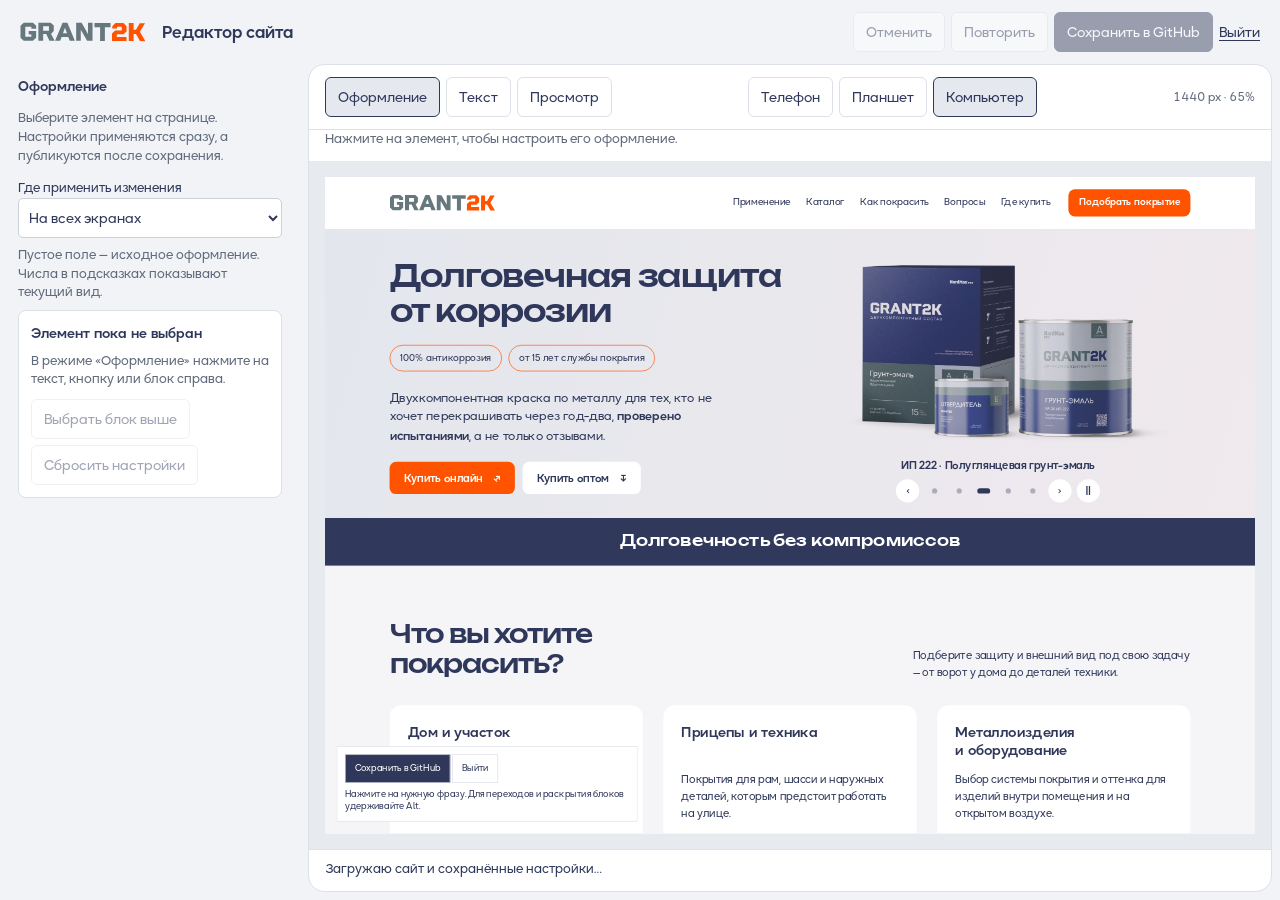
==== editor.html @ 6f34900a "Добавить визуальный редактор и предпросмотр трёх устройств" ====
<!doctype html><html lang="ru"><head><meta charset="utf-8"><meta name="viewport" content="width=device-width,initial-scale=1"><meta name="robots" content="noindex,nofollow"><title>ГРАНТ 2К — редактор сайта</title><style>
@font-face{font-family:Okta;src:url(assets/OktaNeue-Regular.otf)}@font-face{font-family:Okta;src:url(assets/OktaNeue-SemiBold.otf);font-weight:600}
:root{--ink:#2f385a;--ground:#f1f3f7;--line:#dce0e7;--muted:#606a7b;--accent:#ff5300}*{box-sizing:border-box}body{margin:0;font:14px/1.45 Okta,Arial,sans-serif;color:var(--ink);background:var(--ground)}button,input,select{font:inherit;color:inherit}button,a,input,select{touch-action:manipulation}button{min-height:40px;padding:7px 12px;border:1px solid var(--line);background:white;cursor:pointer;border-radius:6px}button:disabled{opacity:.45;cursor:default}button[aria-pressed=true]{border-color:var(--ink);background:#e5e9ef}button.primary{background:var(--ink);color:#fff;border-color:var(--ink)}:focus-visible{outline:2px solid var(--accent);outline-offset:2px}[hidden]{display:none!important}a{color:inherit;text-underline-offset:3px}.top{min-height:64px;display:flex;align-items:center;justify-content:space-between;gap:16px;padding:10px 20px}.brand{display:flex;align-items:center;gap:16px}.brand img{width:126px;height:auto}h1{font-size:17px;font-weight:600;margin:0}.actions,.devices,.modes,.row{display:flex;gap:6px;align-items:center;flex-wrap:wrap}.actions{justify-content:flex-end}.layout{display:grid;grid-template-columns:300px minmax(0,1fr);height:calc(100dvh - 64px);gap:8px;padding:0 8px 8px 0}.panel{padding:12px 18px 24px;overflow-y:auto}.panel h2{font-size:15px;margin:22px 0 12px}.panel p{color:var(--muted);font-size:13px}.panel label{font-size:13px;display:block}.field{display:grid;grid-template-columns:1fr 102px;gap:8px;align-items:center;margin:10px 0}.field input,.field select{width:100%;height:36px;border:1px solid #cbd0d9;border-radius:5px;padding:4px 8px;background:white;min-width:0}.field input[type=color]{padding:3px;height:36px}.field select{font-size:12px}.panel select.scope{width:100%;height:40px;background:white;border:1px solid #cbd0d9;padding:6px;border-radius:5px}.selection{padding:12px;background:#fff;border:1px solid var(--line);border-radius:8px}.selection strong{display:block;overflow-wrap:anywhere}.selection p{margin:8px 0 0}.selection .row{margin-top:10px}.canvas{min-width:0;display:flex;flex-direction:column;background:white;border:1px solid var(--line);border-radius:16px;overflow:hidden}.canvas-head{display:flex;justify-content:space-between;align-items:center;flex-wrap:wrap;gap:10px;padding:12px 16px;border-bottom:1px solid var(--line)}.metrics{font-size:12px;color:var(--muted);font-variant-numeric:tabular-nums}.stage{flex:1;min-height:0;overflow:auto;background:#e7ebf0;display:flex;justify-content:center;align-items:flex-start;padding:16px}.frame-wrap{position:relative;background:#fff;flex-shrink:0}iframe{border:0;display:block;transform-origin:top left;background:white}.status{padding:10px 16px;min-height:42px;font-size:13px;border-top:1px solid var(--line);overflow-wrap:anywhere}.empty{padding:24px 0}.hint{margin:8px 0;color:var(--muted);font-size:12px}.control-note{font-size:11px;color:var(--muted);margin:0}.settings-toggle{display:none}.mode-hint{padding:0 16px 12px;color:var(--muted);font-size:13px}#fields{padding-bottom:16px}.selected-name{max-height:60px;overflow:hidden}#save{min-width:158px}@media(max-width:760px){.top{padding:8px 12px;gap:8px;flex-wrap:wrap}.brand img{width:100px}h1{font-size:15px}.actions{gap:4px}.actions button{font-size:12px;padding:6px 8px}.layout{height:calc(100dvh - 108px);display:block;padding:0 8px 8px}.panel{display:none;position:fixed;top:108px;bottom:8px;left:8px;right:8px;z-index:4;background:var(--ground);border:1px solid var(--line);border-radius:10px}.layout.settings-open .panel{display:block}.canvas{height:100%}.settings-toggle{display:inline-block}.canvas-head{padding:8px;gap:6px}.devices button,.modes button{padding:6px 8px;font-size:12px}.stage{padding:8px}.mode-hint{padding:0 8px 8px}.status{font-size:12px;padding:8px}.field{grid-template-columns:1fr 120px}}
</style></head><body>
<header class="top"><div class="brand"><img src="assets/grant2k-logo.svg" alt="ГРАНТ 2К"><h1>Редактор сайта</h1></div><div class="actions"><button id="undo" disabled title="Отменить последнее изменение">Отменить</button><button id="redo" disabled title="Повторить отменённое изменение">Повторить</button><button id="save" class="primary" disabled>Сохранить в GitHub</button><a href="./" id="exit">Выйти</a></div></header>
<div class="layout" id="layout"><aside class="panel" aria-label="Настройки оформления"><div class="row"><b>Оформление</b><button class="settings-toggle" id="close-settings">Закрыть</button></div><p>Выберите элемент на странице. Настройки применяются сразу, а публикуются после сохранения.</p><label for="scope">Где применить изменения</label><select class="scope" id="scope"><option value="all">На всех экранах</option><option value="phone">Только телефон · до 640 px</option><option value="tablet">Только планшет · 641–1100 px</option><option value="desktop">Только компьютер · от 1101 px</option></select><p class="hint">Пустое поле — исходное оформление. Числа в подсказках показывают текущий вид.</p><div class="selection"><strong class="selected-name" id="selected-name">Элемент пока не выбран</strong><p id="selected-type">В режиме «Оформление» нажмите на текст, кнопку или блок справа.</p><div class="row"><button id="parent" disabled>Выбрать блок выше</button><button id="reset" disabled>Сбросить настройки</button></div></div><div id="fields" hidden></div></aside>
<main class="canvas"><div class="canvas-head"><div class="modes" role="group" aria-label="Режим"><button data-mode="design" aria-pressed="true">Оформление</button><button data-mode="text" aria-pressed="false">Текст</button><button data-mode="preview" aria-pressed="false">Просмотр</button></div><div class="devices" role="group" aria-label="Размер экрана"><button data-device="phone" aria-pressed="false">Телефон</button><button data-device="tablet" aria-pressed="false">Планшет</button><button data-device="desktop" aria-pressed="true">Компьютер</button><button class="settings-toggle" id="settings">Настройки</button></div><span class="metrics" id="metrics">1440 px</span></div><div class="mode-hint" id="mode-hint">Нажмите на элемент, чтобы настроить его оформление.</div><div class="stage" id="stage"><div class="frame-wrap" id="frame-wrap"><iframe id="site-frame" title="Предпросмотр сайта ГРАНТ 2К" src="index.html#edit"></iframe></div></div><div class="status" id="status" role="status" aria-live="polite">Загружаю сайт и сохранённые настройки…</div></main></div>
<script>
'use strict';
const $=s=>document.querySelector(s),frame=$('#site-frame');let bridge,selected=null,selector='',mode='design',device='desktop',scope='all',connected=false;
const widths={phone:390,tablet:820,desktop:1440};
const specs=[
['Текст',[['font-size','Размер, px','number',8,300],['font-weight','Толщина','select',['400:Обычный · 400','500:Средний · 500','600:Полужирный · 600','700:Жирный · 700']],['line-height','Интервал строк, ×','number',.8,4,.05],['letter-spacing','Межбуквенный, px','number',-10,30,.1],['text-align','Выравнивание','select',['left:Слева','center:По центру','right:Справа']],['color','Цвет текста','color']]],
['Отступы внутри, px',[['padding-top','Сверху','number',0,300],['padding-right','Справа','number',0,300],['padding-bottom','Снизу','number',0,300],['padding-left','Слева','number',0,300]]],
['Отступы снаружи, px',[['margin-top','Сверху','number',-200,300],['margin-right','Справа','number',-200,300],['margin-bottom','Снизу','number',-200,300],['margin-left','Слева','number',-200,300],['gap','Между элементами','number',0,200]]],
['Рамка и фон',[['border-width','Толщина, px','number',0,30],['border-style','Стиль рамки','select',['none:Нет','solid:Сплошная','dashed:Штриховая','dotted:Точечная']],['border-color','Цвет рамки','color'],['border-radius','Скругление, px','number',0,300],['background-color','Цвет фона','color']]],
['Расположение',[['max-width','Макс. ширина, px','number',20,3000],['align-self','Внутри ряда','select',['auto:По умолчанию','start:В начале','center:По центру','end:В конце','stretch:Растянуть']]]]];
for(const [title,fields]of specs){const h=document.createElement('h2');h.textContent=title;$('#fields').append(h);for(const [prop,label,type,min,max,step]of fields){const row=document.createElement('div');row.className='field';const l=document.createElement('label');l.htmlFor='f-'+prop;l.textContent=label;const input=document.createElement(type==='select'?'select':'input');input.id='f-'+prop;input.dataset.prop=prop;if(type==='select'){input.append(new Option('Исходное',''));for(const v of min){const [value,text]=v.split(':');input.append(new Option(text,value))}}else{input.type=type;if(type==='number'){input.min=min;input.max=max;input.step=step||1}}row.append(l,input);if(type==='color'){const wrap=document.createElement('div');wrap.append(input);const reset=document.createElement('button');reset.type='button';reset.textContent='Исходный';reset.style.cssText='font-size:11px;min-height:25px;padding:2px 6px';reset.onclick=()=>change(prop,'');wrap.append(reset);row.append(wrap)}input.addEventListener('change',()=>{if(type==='number'&&input.value!==''&&!input.checkValidity()){input.reportValidity();return}change(prop,input.value,type)});$('#fields').append(row)}}
function message(s){$('#status').textContent=s;syncButtons()}
function syncButtons(){if(!bridge)return;const s=bridge.getState();$('#undo').disabled=!s.undo||bridge.busy;$('#redo').disabled=!s.redo||bridge.busy;$('#save').disabled=!s.dirty||bridge.busy;}
function size(){const w=widths[device],area=$('#stage');const scale=Math.min(1,Math.max(180,area.clientWidth-32)/w);const height=Math.max(350,(area.clientHeight-32)/scale);frame.style.width=w+'px';frame.style.height=height+'px';frame.style.transform=`scale(${scale})`;$('#frame-wrap').style.width=w*scale+'px';$('#frame-wrap').style.height=height*scale+'px';$('#metrics').textContent=`${w} px · ${Math.round(scale*100)}%`;}
new ResizeObserver(size).observe($('#stage'));
function makeSelector(el){let path=[];while(el&&el!==frame.contentDocument.documentElement){if(el.dataset.designId)return `[data-design-id="${el.dataset.designId}"]`+(path.length?' > '+path.join(' > '):'');const tag=el.localName;const peers=Array.from(el.parentElement?.children||[]).filter(e=>e.localName===tag);path.unshift(`${tag}:nth-of-type(${peers.indexOf(el)+1})`);el=el.parentElement}return ''}
function pick(el){if(!el||el.closest('[data-editor-ui],script,style,svg')||['HTML','BODY'].includes(el.tagName))return;selected?.removeAttribute('data-design-selected');selected=el;selector=makeSelector(el);if(!selector)return;selected.setAttribute('data-design-selected','');$('#selected-name').textContent=(el.textContent?.trim().replace(/\s+/g,' ').slice(0,76)||el.getAttribute('alt')||'Элемент');$('#selected-type').textContent=`${({H1:'Заголовок',H2:'Заголовок',H3:'Заголовок',P:'Абзац',SPAN:'Текст',BUTTON:'Кнопка',A:'Ссылка',IMG:'Изображение',SECTION:'Секция',DIV:'Блок'})[el.tagName]||'Элемент'} · ${scope==='all'?'все экраны':({phone:'телефон',tablet:'планшет',desktop:'компьютер'})[scope]}`;$('#fields').hidden=false;$('#parent').disabled=!el.parentElement||el.parentElement.tagName==='BODY';$('#reset').disabled=false;fill();}
function colorHex(v){const m=v.match(/^rgba?\((\d+),\s*(\d+),\s*(\d+)/);return m?'#'+m.slice(1).map(n=>Number(n).toString(16).padStart(2,'0')).join(''):'#2f385a'}
function fill(){if(!selected)return;const values=bridge.getState().styles,computed=frame.contentWindow.getComputedStyle(selected);for(const input of document.querySelectorAll('[data-prop]')){const prop=input.dataset.prop,key=`${scope}|${selector}|${prop}`,value=values[key]||'';if(input.type==='color')input.value=value||colorHex(computed.getPropertyValue(prop));else if(input.tagName==='SELECT')input.value=value;else{input.value=value.replace(/px$/,'');input.placeholder=String(prop==='line-height'?Math.round(parseFloat(computed.lineHeight)/parseFloat(computed.fontSize)*100)/100:(parseFloat(computed.getPropertyValue(prop))||0));input.title='Текущее значение: '+computed.getPropertyValue(prop)}input.style.borderColor=value?'#2f385a':''}}
function change(prop,value,type){if(!selected||bridge.busy)return;const styles=bridge.getState().styles,key=`${scope}|${selector}|${prop}`;if(value==='')delete styles[key];else styles[key]=type==='number'&&!['line-height'].includes(prop)?value+'px':value;if(prop==='border-width'&&Number(value)>0&&!styles[`${scope}|${selector}|border-style`])styles[`${scope}|${selector}|border-style`]='solid';if(!bridge.setStyles(styles)){message('Проверьте значение: оно вне допустимого диапазона.');fill();return}fill();syncButtons();}
function setMode(v){mode=v;bridge?.setMode(v);for(const b of document.querySelectorAll('[data-mode]'))b.setAttribute('aria-pressed',b.dataset.mode===v);$('#mode-hint').textContent=({design:'Нажмите на элемент, чтобы настроить его оформление.',text:'Нажмите на фразу, чтобы изменить текст. Для переходов удерживайте Alt.',preview:'Сайт работает как у посетителя. Переключайте устройства и проверяйте результат.'})[v];if(selected)selected.toggleAttribute('data-design-selected',v==='design');}
for(const b of document.querySelectorAll('[data-mode]'))b.onclick=()=>setMode(b.dataset.mode);
for(const b of document.querySelectorAll('[data-device]'))b.onclick=()=>{device=b.dataset.device;for(const x of document.querySelectorAll('[data-device]'))x.setAttribute('aria-pressed',x===b);if(scope!=='all'){scope=device;$('#scope').value=scope}size();requestAnimationFrame(()=>{if(selected)pick(selected)})};
$('#scope').onchange=()=>{scope=$('#scope').value;if(scope!=='all'){device=scope;for(const x of document.querySelectorAll('[data-device]'))x.setAttribute('aria-pressed',x.dataset.device===device);size()}if(selected)pick(selected)};
$('#parent').onclick=()=>pick(selected?.parentElement);
$('#reset').onclick=()=>{if(!selected||bridge.busy)return;const styles=bridge.getState().styles;for(const k of Object.keys(styles))if(k.startsWith(`${scope}|${selector}|`))delete styles[k];bridge.setStyles(styles);fill();syncButtons()};
$('#undo').onclick=()=>{bridge.undo();fill();syncButtons()};$('#redo').onclick=()=>{bridge.redo();fill();syncButtons()};$('#save').onclick=()=>bridge?.save();
$('#settings').onclick=()=>$('#layout').classList.toggle('settings-open');$('#close-settings').onclick=()=>$('#layout').classList.remove('settings-open');
$('#exit').onclick=e=>{if(bridge?.isDirty()&&!confirm('Выйти без сохранения изменений?')){e.preventDefault();return}bridge?.discard();bridge?.clearToken()};
window.addEventListener('beforeunload',e=>{if(bridge?.isDirty()){e.preventDefault();e.returnValue=''}});
function connect(){if(connected)return;if(!frame.contentWindow.grantEditor?.ready){setTimeout(connect,100);return}connected=true;bridge=frame.contentWindow.grantEditor;const win=frame.contentWindow,doc=frame.contentDocument;const mark=doc.createElement('style');mark.textContent='[data-design-selected]{outline:2px solid #ff5300!important;outline-offset:3px!important}';doc.head.append(mark);win.addEventListener('click',e=>{if(mode!=='design'||e.altKey||e.target.closest('[data-editor-ui]'))return;e.preventDefault();e.stopImmediatePropagation();if(!bridge.busy)pick(e.target)},true);win.addEventListener('grant-editor-status',e=>message(e.detail));win.addEventListener('grant-editor-change',()=>{fill();syncButtons()});setMode(mode);message('Выберите элемент справа. Изменения пока видны только вам.');size();}
frame.addEventListener('load',()=>{connected=false;connect()});connect();setTimeout(()=>{if(!connected)message('Не удалось загрузить редактор. Проверьте соединение и обновите страницу.')},15000);
</script></body></html>
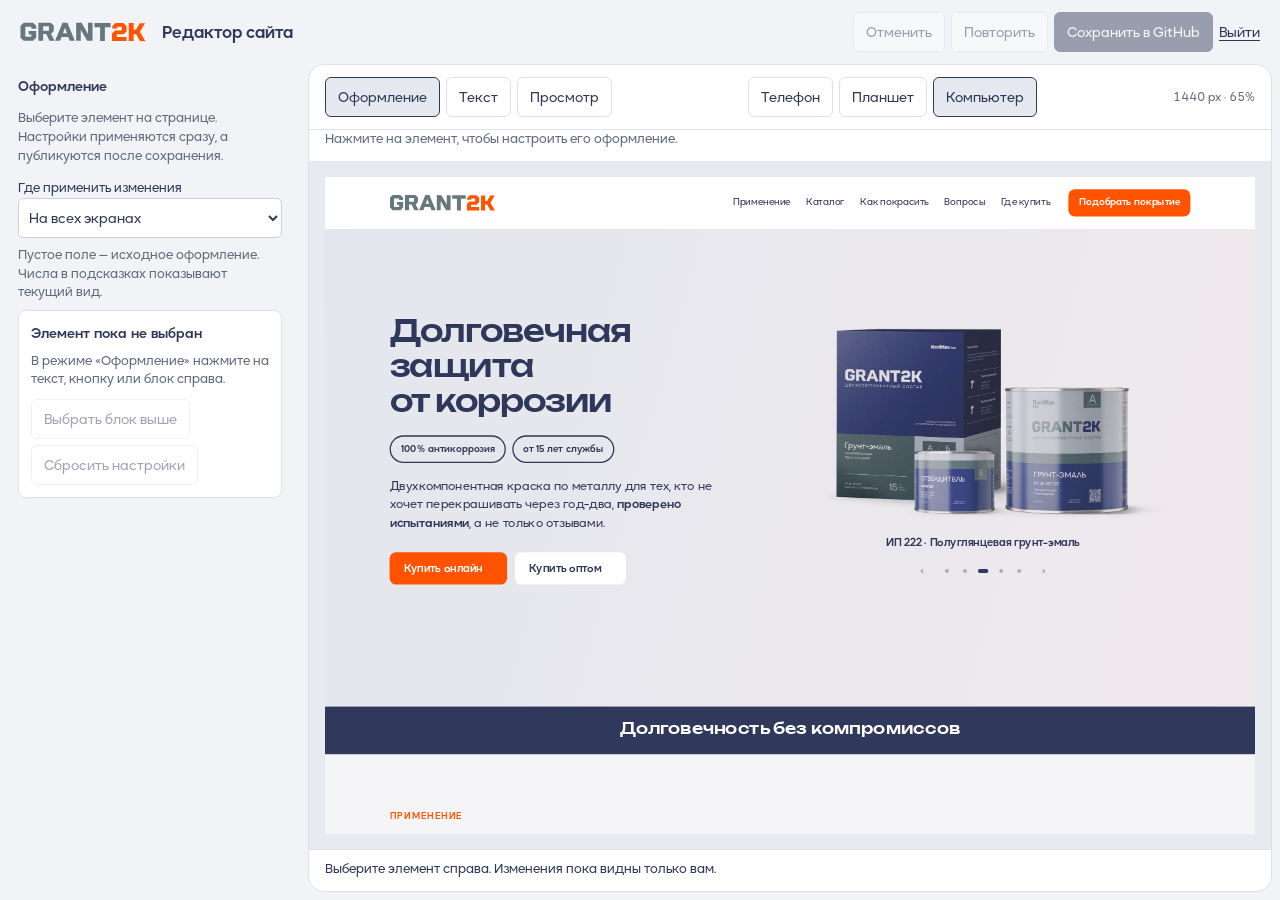
==== commit 7a12ab5d: "Add selectable brand colors to visual editor" ====
--- a/editor.html
+++ b/editor.html
@@ -1,6 +1,7 @@
 <!doctype html><html lang="ru"><head><meta charset="utf-8"><meta name="viewport" content="width=device-width,initial-scale=1"><meta name="robots" content="noindex,nofollow"><title>ГРАНТ 2К — редактор сайта</title><style>
 @font-face{font-family:Okta;src:url(assets/OktaNeue-Regular.otf)}@font-face{font-family:Okta;src:url(assets/OktaNeue-SemiBold.otf);font-weight:600}
 :root{--ink:#2f385a;--ground:#f1f3f7;--line:#dce0e7;--muted:#606a7b;--accent:#ff5300}*{box-sizing:border-box}body{margin:0;font:14px/1.45 Okta,Arial,sans-serif;color:var(--ink);background:var(--ground)}button,input,select{font:inherit;color:inherit}button,a,input,select{touch-action:manipulation}button{min-height:40px;padding:7px 12px;border:1px solid var(--line);background:white;cursor:pointer;border-radius:6px}button:disabled{opacity:.45;cursor:default}button[aria-pressed=true]{border-color:var(--ink);background:#e5e9ef}button.primary{background:var(--ink);color:#fff;border-color:var(--ink)}:focus-visible{outline:2px solid var(--accent);outline-offset:2px}[hidden]{display:none!important}a{color:inherit;text-underline-offset:3px}.top{min-height:64px;display:flex;align-items:center;justify-content:space-between;gap:16px;padding:10px 20px}.brand{display:flex;align-items:center;gap:16px}.brand img{width:126px;height:auto}h1{font-size:17px;font-weight:600;margin:0}.actions,.devices,.modes,.row{display:flex;gap:6px;align-items:center;flex-wrap:wrap}.actions{justify-content:flex-end}.layout{display:grid;grid-template-columns:300px minmax(0,1fr);height:calc(100dvh - 64px);gap:8px;padding:0 8px 8px 0}.panel{padding:12px 18px 24px;overflow-y:auto}.panel h2{font-size:15px;margin:22px 0 12px}.panel p{color:var(--muted);font-size:13px}.panel label{font-size:13px;display:block}.field{display:grid;grid-template-columns:1fr 102px;gap:8px;align-items:center;margin:10px 0}.field input,.field select{width:100%;height:36px;border:1px solid #cbd0d9;border-radius:5px;padding:4px 8px;background:white;min-width:0}.field input[type=color]{padding:3px;height:36px}.field select{font-size:12px}.panel select.scope{width:100%;height:40px;background:white;border:1px solid #cbd0d9;padding:6px;border-radius:5px}.selection{padding:12px;background:#fff;border:1px solid var(--line);border-radius:8px}.selection strong{display:block;overflow-wrap:anywhere}.selection p{margin:8px 0 0}.selection .row{margin-top:10px}.canvas{min-width:0;display:flex;flex-direction:column;background:white;border:1px solid var(--line);border-radius:16px;overflow:hidden}.canvas-head{display:flex;justify-content:space-between;align-items:center;flex-wrap:wrap;gap:10px;padding:12px 16px;border-bottom:1px solid var(--line)}.metrics{font-size:12px;color:var(--muted);font-variant-numeric:tabular-nums}.stage{flex:1;min-height:0;overflow:auto;background:#e7ebf0;display:flex;justify-content:center;align-items:flex-start;padding:16px}.frame-wrap{position:relative;background:#fff;flex-shrink:0}iframe{border:0;display:block;transform-origin:top left;background:white}.status{padding:10px 16px;min-height:42px;font-size:13px;border-top:1px solid var(--line);overflow-wrap:anywhere}.empty{padding:24px 0}.hint{margin:8px 0;color:var(--muted);font-size:12px}.control-note{font-size:11px;color:var(--muted);margin:0}.settings-toggle{display:none}.mode-hint{padding:0 16px 12px;color:var(--muted);font-size:13px}#fields{padding-bottom:16px}.selected-name{max-height:60px;overflow:hidden}#save{min-width:158px}@media(max-width:760px){.top{padding:8px 12px;gap:8px;flex-wrap:wrap}.brand img{width:100px}h1{font-size:15px}.actions{gap:4px}.actions button{font-size:12px;padding:6px 8px}.layout{height:calc(100dvh - 108px);display:block;padding:0 8px 8px}.panel{display:none;position:fixed;top:108px;bottom:8px;left:8px;right:8px;z-index:4;background:var(--ground);border:1px solid var(--line);border-radius:10px}.layout.settings-open .panel{display:block}.canvas{height:100%}.settings-toggle{display:inline-block}.canvas-head{padding:8px;gap:6px}.devices button,.modes button{padding:6px 8px;font-size:12px}.stage{padding:8px}.mode-hint{padding:0 8px 8px}.status{font-size:12px;padding:8px}.field{grid-template-columns:1fr 120px}}
+.brand-palette{grid-column:1/-1;display:grid;grid-template-columns:1fr 1fr;gap:5px;margin:2px 0 8px}.brand-swatch{display:flex;align-items:center;gap:6px;text-align:left;padding:5px 6px;min-height:44px;font-size:11px;line-height:1.3}.brand-swatch i{width:20px;height:26px;flex-shrink:0;border:1px solid #cbd0d9;border-radius:3px}.brand-swatch span{display:block}.brand-swatch code{font:inherit;display:block;color:var(--muted)}.palette-note{grid-column:1/-1;margin:0;font-size:12px;color:var(--muted)}
 </style></head><body>
 <header class="top"><div class="brand"><img src="assets/grant2k-logo.svg" alt="ГРАНТ 2К"><h1>Редактор сайта</h1></div><div class="actions"><button id="undo" disabled title="Отменить последнее изменение">Отменить</button><button id="redo" disabled title="Повторить отменённое изменение">Повторить</button><button id="save" class="primary" disabled>Сохранить в GitHub</button><a href="./" id="exit">Выйти</a></div></header>
 <div class="layout" id="layout"><aside class="panel" aria-label="Настройки оформления"><div class="row"><b>Оформление</b><button class="settings-toggle" id="close-settings">Закрыть</button></div><p>Выберите элемент на странице. Настройки применяются сразу, а публикуются после сохранения.</p><label for="scope">Где применить изменения</label><select class="scope" id="scope"><option value="all">На всех экранах</option><option value="phone">Только телефон · до 640 px</option><option value="tablet">Только планшет · 641–1100 px</option><option value="desktop">Только компьютер · от 1101 px</option></select><p class="hint">Пустое поле — исходное оформление. Числа в подсказках показывают текущий вид.</p><div class="selection"><strong class="selected-name" id="selected-name">Элемент пока не выбран</strong><p id="selected-type">В режиме «Оформление» нажмите на текст, кнопку или блок справа.</p><div class="row"><button id="parent" disabled>Выбрать блок выше</button><button id="reset" disabled>Сбросить настройки</button></div></div><div id="fields" hidden></div></aside>
@@ -9,13 +10,14 @@
 'use strict';
 const $=s=>document.querySelector(s),frame=$('#site-frame');let bridge,selected=null,selector='',mode='design',device='desktop',scope='all',connected=false;
 const widths={phone:390,tablet:820,desktop:1440};
+const brandColors=[['#2f385a','Тёмно-синий','Текст и заголовки'],['#ff5300','Оранжевый','Кнопки и акценты'],['#ffffff','Белый','Фон и текст на тёмном'],['#e0e3e2','Светлый фон','Нейтральные подложки'],['#dfdff1','Серо-голубой','Фон блоков'],['#fe8ee0','Розовый','Декор, понемногу']];
 const specs=[
 ['Текст',[['font-size','Размер, px','number',8,300],['font-weight','Толщина','select',['400:Обычный · 400','500:Средний · 500','600:Полужирный · 600','700:Жирный · 700']],['line-height','Интервал строк, ×','number',.8,4,.05],['letter-spacing','Межбуквенный, px','number',-10,30,.1],['text-align','Выравнивание','select',['left:Слева','center:По центру','right:Справа']],['color','Цвет текста','color']]],
 ['Отступы внутри, px',[['padding-top','Сверху','number',0,300],['padding-right','Справа','number',0,300],['padding-bottom','Снизу','number',0,300],['padding-left','Слева','number',0,300]]],
 ['Отступы снаружи, px',[['margin-top','Сверху','number',-200,300],['margin-right','Справа','number',-200,300],['margin-bottom','Снизу','number',-200,300],['margin-left','Слева','number',-200,300],['gap','Между элементами','number',0,200]]],
 ['Рамка и фон',[['border-width','Толщина, px','number',0,30],['border-style','Стиль рамки','select',['none:Нет','solid:Сплошная','dashed:Штриховая','dotted:Точечная']],['border-color','Цвет рамки','color'],['border-radius','Скругление, px','number',0,300],['background-color','Цвет фона','color']]],
 ['Расположение',[['max-width','Макс. ширина, px','number',20,3000],['align-self','Внутри ряда','select',['auto:По умолчанию','start:В начале','center:По центру','end:В конце','stretch:Растянуть']]]]];
-for(const [title,fields]of specs){const h=document.createElement('h2');h.textContent=title;$('#fields').append(h);for(const [prop,label,type,min,max,step]of fields){const row=document.createElement('div');row.className='field';const l=document.createElement('label');l.htmlFor='f-'+prop;l.textContent=label;const input=document.createElement(type==='select'?'select':'input');input.id='f-'+prop;input.dataset.prop=prop;if(type==='select'){input.append(new Option('Исходное',''));for(const v of min){const [value,text]=v.split(':');input.append(new Option(text,value))}}else{input.type=type;if(type==='number'){input.min=min;input.max=max;input.step=step||1}}row.append(l,input);if(type==='color'){const wrap=document.createElement('div');wrap.append(input);const reset=document.createElement('button');reset.type='button';reset.textContent='Исходный';reset.style.cssText='font-size:11px;min-height:25px;padding:2px 6px';reset.onclick=()=>change(prop,'');wrap.append(reset);row.append(wrap)}input.addEventListener('change',()=>{if(type==='number'&&input.value!==''&&!input.checkValidity()){input.reportValidity();return}change(prop,input.value,type)});$('#fields').append(row)}}
+for(const [title,fields]of specs){const h=document.createElement('h2');h.textContent=title;$('#fields').append(h);for(const [prop,label,type,min,max,step]of fields){const row=document.createElement('div');row.className='field';const l=document.createElement('label');l.htmlFor='f-'+prop;l.textContent=label;const input=document.createElement(type==='select'?'select':'input');input.id='f-'+prop;input.dataset.prop=prop;if(type==='select'){input.append(new Option('Исходное',''));for(const v of min){const [value,text]=v.split(':');input.append(new Option(text,value))}}else{input.type=type;if(type==='number'){input.min=min;input.max=max;input.step=step||1}}row.append(l,input);if(type==='color'){const wrap=document.createElement('div');wrap.append(input);const reset=document.createElement('button');reset.type='button';reset.textContent='Исходный';reset.style.cssText='font-size:11px;min-height:25px;padding:2px 6px';reset.onclick=()=>change(prop,'');wrap.append(reset);row.append(wrap);const palette=document.createElement('div');palette.className='brand-palette';palette.setAttribute('role','group');palette.setAttribute('aria-label','Фирменные цвета: '+label.toLowerCase());const note=document.createElement('p');note.className='palette-note';note.textContent='Фирменные цвета · нажмите, чтобы применить';palette.append(note);for(const [hex,name,use] of brandColors){const swatch=document.createElement('button');swatch.type='button';swatch.className='brand-swatch';swatch.dataset.colorProp=prop;swatch.dataset.hex=hex;swatch.title=use+' · '+hex.toUpperCase();swatch.setAttribute('aria-label',name+' '+hex.toUpperCase()+': '+use);swatch.setAttribute('aria-pressed','false');const sample=document.createElement('i');sample.style.backgroundColor=hex;sample.setAttribute('aria-hidden','true');const text=document.createElement('span');text.textContent=name;const code=document.createElement('code');code.textContent=hex.toUpperCase();text.append(code);swatch.append(sample,text);swatch.onclick=()=>change(prop,hex,'color');palette.append(swatch)}row.append(palette)}input.addEventListener('change',()=>{if(type==='number'&&input.value!==''&&!input.checkValidity()){input.reportValidity();return}change(prop,input.value,type)});$('#fields').append(row)}}
 function message(s){$('#status').textContent=s;syncButtons()}
 function syncButtons(){if(!bridge)return;const s=bridge.getState();$('#undo').disabled=!s.undo||bridge.busy;$('#redo').disabled=!s.redo||bridge.busy;$('#save').disabled=!s.dirty||bridge.busy;}
 function size(){const w=widths[device],area=$('#stage');const scale=Math.min(1,Math.max(180,area.clientWidth-32)/w);const height=Math.max(350,(area.clientHeight-32)/scale);frame.style.width=w+'px';frame.style.height=height+'px';frame.style.transform=`scale(${scale})`;$('#frame-wrap').style.width=w*scale+'px';$('#frame-wrap').style.height=height*scale+'px';$('#metrics').textContent=`${w} px · ${Math.round(scale*100)}%`;}
@@ -23,7 +25,7 @@
 function makeSelector(el){let path=[];while(el&&el!==frame.contentDocument.documentElement){if(el.dataset.designId)return `[data-design-id="${el.dataset.designId}"]`+(path.length?' > '+path.join(' > '):'');const tag=el.localName;const peers=Array.from(el.parentElement?.children||[]).filter(e=>e.localName===tag);path.unshift(`${tag}:nth-of-type(${peers.indexOf(el)+1})`);el=el.parentElement}return ''}
 function pick(el){if(!el||el.closest('[data-editor-ui],script,style,svg')||['HTML','BODY'].includes(el.tagName))return;selected?.removeAttribute('data-design-selected');selected=el;selector=makeSelector(el);if(!selector)return;selected.setAttribute('data-design-selected','');$('#selected-name').textContent=(el.textContent?.trim().replace(/\s+/g,' ').slice(0,76)||el.getAttribute('alt')||'Элемент');$('#selected-type').textContent=`${({H1:'Заголовок',H2:'Заголовок',H3:'Заголовок',P:'Абзац',SPAN:'Текст',BUTTON:'Кнопка',A:'Ссылка',IMG:'Изображение',SECTION:'Секция',DIV:'Блок'})[el.tagName]||'Элемент'} · ${scope==='all'?'все экраны':({phone:'телефон',tablet:'планшет',desktop:'компьютер'})[scope]}`;$('#fields').hidden=false;$('#parent').disabled=!el.parentElement||el.parentElement.tagName==='BODY';$('#reset').disabled=false;fill();}
 function colorHex(v){const m=v.match(/^rgba?\((\d+),\s*(\d+),\s*(\d+)/);return m?'#'+m.slice(1).map(n=>Number(n).toString(16).padStart(2,'0')).join(''):'#2f385a'}
-function fill(){if(!selected)return;const values=bridge.getState().styles,computed=frame.contentWindow.getComputedStyle(selected);for(const input of document.querySelectorAll('[data-prop]')){const prop=input.dataset.prop,key=`${scope}|${selector}|${prop}`,value=values[key]||'';if(input.type==='color')input.value=value||colorHex(computed.getPropertyValue(prop));else if(input.tagName==='SELECT')input.value=value;else{input.value=value.replace(/px$/,'');input.placeholder=String(prop==='line-height'?Math.round(parseFloat(computed.lineHeight)/parseFloat(computed.fontSize)*100)/100:(parseFloat(computed.getPropertyValue(prop))||0));input.title='Текущее значение: '+computed.getPropertyValue(prop)}input.style.borderColor=value?'#2f385a':''}}
+function fill(){if(!selected)return;const values=bridge.getState().styles,computed=frame.contentWindow.getComputedStyle(selected);for(const input of document.querySelectorAll('[data-prop]')){const prop=input.dataset.prop,key=`${scope}|${selector}|${prop}`,value=values[key]||'';if(input.type==='color')input.value=value||colorHex(computed.getPropertyValue(prop));else if(input.tagName==='SELECT')input.value=value;else{input.value=value.replace(/px$/,'');input.placeholder=String(prop==='line-height'?Math.round(parseFloat(computed.lineHeight)/parseFloat(computed.fontSize)*100)/100:(parseFloat(computed.getPropertyValue(prop))||0));input.title='Текущее значение: '+computed.getPropertyValue(prop)}input.style.borderColor=value?'#2f385a':''}for(const swatch of document.querySelectorAll('[data-color-prop]'))swatch.setAttribute('aria-pressed',$('#f-'+swatch.dataset.colorProp).value.toLowerCase()===swatch.dataset.hex)}
 function change(prop,value,type){if(!selected||bridge.busy)return;const styles=bridge.getState().styles,key=`${scope}|${selector}|${prop}`;if(value==='')delete styles[key];else styles[key]=type==='number'&&!['line-height'].includes(prop)?value+'px':value;if(prop==='border-width'&&Number(value)>0&&!styles[`${scope}|${selector}|border-style`])styles[`${scope}|${selector}|border-style`]='solid';if(!bridge.setStyles(styles)){message('Проверьте значение: оно вне допустимого диапазона.');fill();return}fill();syncButtons();}
 function setMode(v){mode=v;bridge?.setMode(v);for(const b of document.querySelectorAll('[data-mode]'))b.setAttribute('aria-pressed',b.dataset.mode===v);$('#mode-hint').textContent=({design:'Нажмите на элемент, чтобы настроить его оформление.',text:'Нажмите на фразу, чтобы изменить текст. Для переходов удерживайте Alt.',preview:'Сайт работает как у посетителя. Переключайте устройства и проверяйте результат.'})[v];if(selected)selected.toggleAttribute('data-design-selected',v==='design');}
 for(const b of document.querySelectorAll('[data-mode]'))b.onclick=()=>setMode(b.dataset.mode);
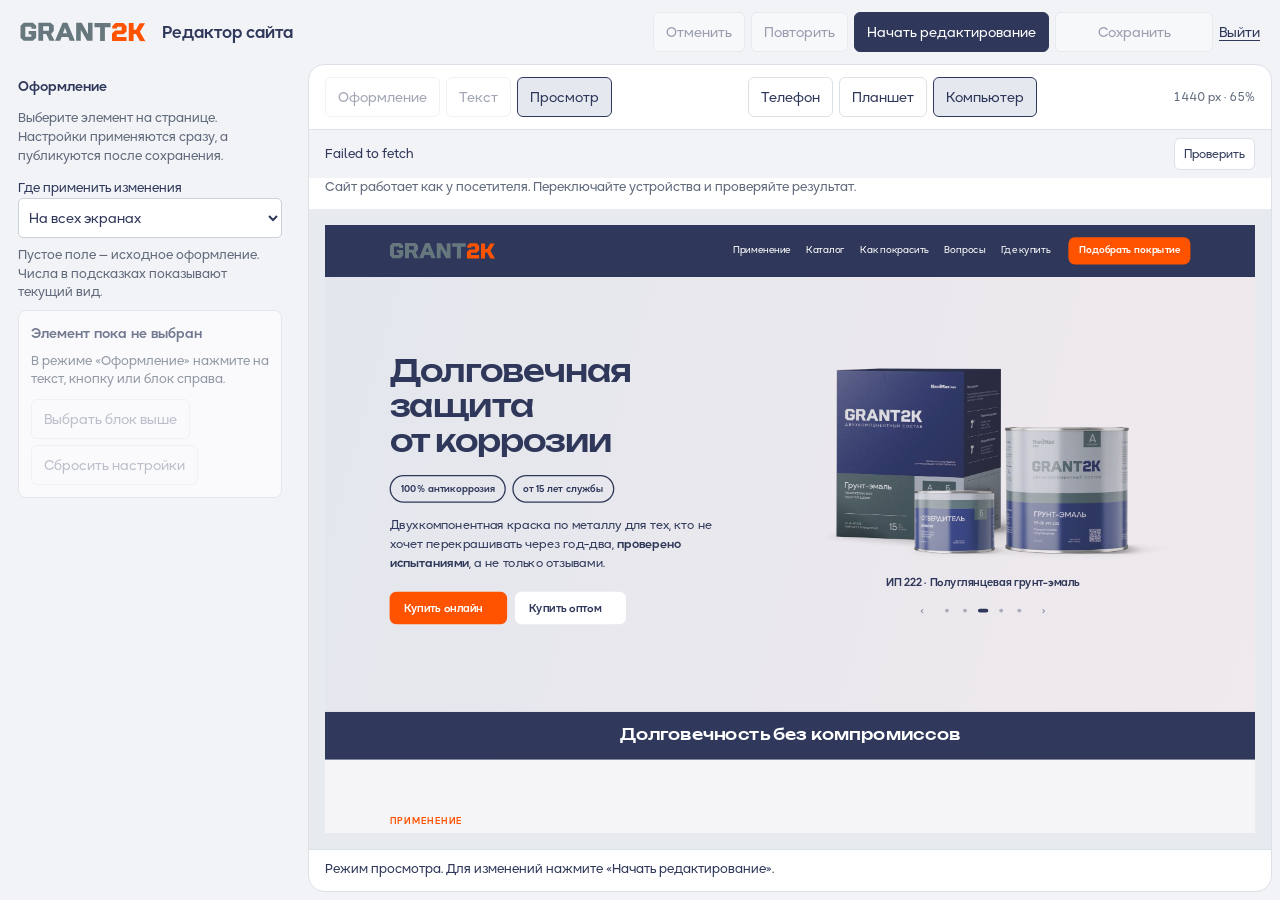
==== commit c7da27c6: "Добавить вход, статус занятого редактора и завершение работы" ====
--- a/editor.html
+++ b/editor.html
@@ -1,14 +1,16 @@
 <!doctype html><html lang="ru"><head><meta charset="utf-8"><meta name="viewport" content="width=device-width,initial-scale=1"><meta name="robots" content="noindex,nofollow"><title>ГРАНТ 2К — редактор сайта</title><style>
 @font-face{font-family:Okta;src:url(assets/OktaNeue-Regular.otf)}@font-face{font-family:Okta;src:url(assets/OktaNeue-SemiBold.otf);font-weight:600}
-:root{--ink:#2f385a;--ground:#f1f3f7;--line:#dce0e7;--muted:#606a7b;--accent:#ff5300}*{box-sizing:border-box}body{margin:0;font:14px/1.45 Okta,Arial,sans-serif;color:var(--ink);background:var(--ground)}button,input,select{font:inherit;color:inherit}button,a,input,select{touch-action:manipulation}button{min-height:40px;padding:7px 12px;border:1px solid var(--line);background:white;cursor:pointer;border-radius:6px}button:disabled{opacity:.45;cursor:default}button[aria-pressed=true]{border-color:var(--ink);background:#e5e9ef}button.primary{background:var(--ink);color:#fff;border-color:var(--ink)}:focus-visible{outline:2px solid var(--accent);outline-offset:2px}[hidden]{display:none!important}a{color:inherit;text-underline-offset:3px}.top{min-height:64px;display:flex;align-items:center;justify-content:space-between;gap:16px;padding:10px 20px}.brand{display:flex;align-items:center;gap:16px}.brand img{width:126px;height:auto}h1{font-size:17px;font-weight:600;margin:0}.actions,.devices,.modes,.row{display:flex;gap:6px;align-items:center;flex-wrap:wrap}.actions{justify-content:flex-end}.layout{display:grid;grid-template-columns:300px minmax(0,1fr);height:calc(100dvh - 64px);gap:8px;padding:0 8px 8px 0}.panel{padding:12px 18px 24px;overflow-y:auto}.panel h2{font-size:15px;margin:22px 0 12px}.panel p{color:var(--muted);font-size:13px}.panel label{font-size:13px;display:block}.field{display:grid;grid-template-columns:1fr 102px;gap:8px;align-items:center;margin:10px 0}.field input,.field select{width:100%;height:36px;border:1px solid #cbd0d9;border-radius:5px;padding:4px 8px;background:white;min-width:0}.field input[type=color]{padding:3px;height:36px}.field select{font-size:12px}.panel select.scope{width:100%;height:40px;background:white;border:1px solid #cbd0d9;padding:6px;border-radius:5px}.selection{padding:12px;background:#fff;border:1px solid var(--line);border-radius:8px}.selection strong{display:block;overflow-wrap:anywhere}.selection p{margin:8px 0 0}.selection .row{margin-top:10px}.canvas{min-width:0;display:flex;flex-direction:column;background:white;border:1px solid var(--line);border-radius:16px;overflow:hidden}.canvas-head{display:flex;justify-content:space-between;align-items:center;flex-wrap:wrap;gap:10px;padding:12px 16px;border-bottom:1px solid var(--line)}.metrics{font-size:12px;color:var(--muted);font-variant-numeric:tabular-nums}.stage{flex:1;min-height:0;overflow:auto;background:#e7ebf0;display:flex;justify-content:center;align-items:flex-start;padding:16px}.frame-wrap{position:relative;background:#fff;flex-shrink:0}iframe{border:0;display:block;transform-origin:top left;background:white}.status{padding:10px 16px;min-height:42px;font-size:13px;border-top:1px solid var(--line);overflow-wrap:anywhere}.empty{padding:24px 0}.hint{margin:8px 0;color:var(--muted);font-size:12px}.control-note{font-size:11px;color:var(--muted);margin:0}.settings-toggle{display:none}.mode-hint{padding:0 16px 12px;color:var(--muted);font-size:13px}#fields{padding-bottom:16px}.selected-name{max-height:60px;overflow:hidden}#save{min-width:158px}@media(max-width:760px){.top{padding:8px 12px;gap:8px;flex-wrap:wrap}.brand img{width:100px}h1{font-size:15px}.actions{gap:4px}.actions button{font-size:12px;padding:6px 8px}.layout{height:calc(100dvh - 108px);display:block;padding:0 8px 8px}.panel{display:none;position:fixed;top:108px;bottom:8px;left:8px;right:8px;z-index:4;background:var(--ground);border:1px solid var(--line);border-radius:10px}.layout.settings-open .panel{display:block}.canvas{height:100%}.settings-toggle{display:inline-block}.canvas-head{padding:8px;gap:6px}.devices button,.modes button{padding:6px 8px;font-size:12px}.stage{padding:8px}.mode-hint{padding:0 8px 8px}.status{font-size:12px;padding:8px}.field{grid-template-columns:1fr 120px}}
-.brand-palette{grid-column:1/-1;display:grid;grid-template-columns:1fr 1fr;gap:5px;margin:2px 0 8px}.brand-swatch{display:flex;align-items:center;gap:6px;text-align:left;padding:5px 6px;min-height:44px;font-size:11px;line-height:1.3}.brand-swatch i{width:20px;height:26px;flex-shrink:0;border:1px solid #cbd0d9;border-radius:3px}.brand-swatch span{display:block}.brand-swatch code{font:inherit;display:block;color:var(--muted)}.palette-note{grid-column:1/-1;margin:0;font-size:12px;color:var(--muted)}
+:root{--ink:#2f385a;--ground:#f1f3f7;--line:#dce0e7;--muted:#606a7b;--accent:#ff5300}*{box-sizing:border-box}body{height:100dvh;display:flex;flex-direction:column;overflow:hidden;margin:0;font:14px/1.45 Okta,Arial,sans-serif;color:var(--ink);background:var(--ground)}button,input,select{font:inherit;color:inherit}button,a,input,select{touch-action:manipulation}button{min-height:40px;padding:7px 12px;border:1px solid var(--line);background:white;cursor:pointer;border-radius:6px}button:disabled{opacity:.45;cursor:default}button[aria-pressed=true]{border-color:var(--ink);background:#e5e9ef}button.primary{background:var(--ink);color:#fff;border-color:var(--ink)}:focus-visible{outline:2px solid var(--accent);outline-offset:2px}[hidden]{display:none!important}a{color:inherit;text-underline-offset:3px}.top{flex-shrink:0;min-height:64px;display:flex;align-items:center;justify-content:space-between;gap:16px;padding:10px 20px}.brand{display:flex;align-items:center;gap:16px}.brand img{width:126px;height:auto}h1{font-size:17px;font-weight:600;margin:0}.actions,.devices,.modes,.row{display:flex;gap:6px;align-items:center;flex-wrap:wrap}.actions{justify-content:flex-end}.layout{display:grid;grid-template-columns:300px minmax(0,1fr);flex:1;min-height:0;gap:8px;padding:0 8px 8px 0}.panel{padding:12px 18px 24px;overflow-y:auto}.panel h2{font-size:15px;margin:22px 0 12px}.panel p{color:var(--muted);font-size:13px}.panel label{font-size:13px;display:block}.field{display:grid;grid-template-columns:1fr 102px;gap:8px;align-items:center;margin:10px 0}.field input,.field select{width:100%;height:36px;border:1px solid #cbd0d9;border-radius:5px;padding:4px 8px;background:white;min-width:0}.field input[type=color]{padding:3px;height:36px}.field select{font-size:12px}.panel select.scope{width:100%;height:40px;background:white;border:1px solid #cbd0d9;padding:6px;border-radius:5px}.selection{padding:12px;background:#fff;border:1px solid var(--line);border-radius:8px}.selection strong{display:block;overflow-wrap:anywhere}.selection p{margin:8px 0 0}.selection .row{margin-top:10px}.canvas{min-width:0;display:flex;flex-direction:column;background:white;border:1px solid var(--line);border-radius:16px;overflow:hidden}.canvas-head{display:flex;justify-content:space-between;align-items:center;flex-wrap:wrap;gap:10px;padding:12px 16px;border-bottom:1px solid var(--line)}.metrics{font-size:12px;color:var(--muted);font-variant-numeric:tabular-nums}.stage{flex:1;min-height:0;overflow:auto;background:#e7ebf0;display:flex;justify-content:center;align-items:flex-start;padding:16px}.frame-wrap{position:relative;background:#fff;flex-shrink:0}iframe{border:0;display:block;transform-origin:top left;background:white}.status{padding:10px 16px;min-height:42px;font-size:13px;border-top:1px solid var(--line);overflow-wrap:anywhere}.empty{padding:24px 0}.hint{margin:8px 0;color:var(--muted);font-size:12px}.control-note{font-size:11px;color:var(--muted);margin:0}.settings-toggle{display:none}.mode-hint{padding:0 16px 12px;color:var(--muted);font-size:13px}#fields{padding-bottom:16px}.selected-name{max-height:60px;overflow:hidden}#save{min-width:158px}@media(max-width:760px){.top{padding:8px 12px;gap:8px;flex-wrap:wrap}.brand img{width:100px}h1{font-size:15px}.actions{gap:4px}.actions button{font-size:12px;padding:6px 8px}.layout{height:auto;display:block;padding:0 8px 8px}.panel{display:none;position:fixed;top:var(--editor-top,108px);bottom:8px;left:8px;right:8px;z-index:4;background:var(--ground);border:1px solid var(--line);border-radius:10px}.layout.settings-open .panel{display:block}.canvas{height:100%}.settings-toggle{display:inline-block}.canvas-head{padding:8px;gap:6px}.devices button,.modes button{padding:6px 8px;font-size:12px}.stage{padding:8px}.mode-hint{padding:0 8px 8px}.status{font-size:12px;padding:8px}.field{grid-template-columns:1fr 120px}}
+.brand-palette{grid-column:1/-1;display:flex;gap:4px;margin:0 0 4px}.brand-swatch{display:flex;align-items:center;justify-content:center;flex:1;min-width:0;min-height:36px;padding:4px}.brand-swatch i{width:24px;height:24px;border:1px solid #cbd0d9;border-radius:3px}.brand-swatch[aria-pressed=true]{outline:2px solid var(--ink);outline-offset:-2px}
+
+.lease-bar{display:flex;align-items:center;justify-content:space-between;gap:8px;padding:8px 16px;background:#f1f3f7;font-size:13px}.lease-bar button{min-height:32px;padding:3px 9px;font-size:12px}body.read-only #fields{opacity:.55;pointer-events:none}body.read-only .selection{opacity:.65}
 </style></head><body>
-<header class="top"><div class="brand"><img src="assets/grant2k-logo.svg" alt="ГРАНТ 2К"><h1>Редактор сайта</h1></div><div class="actions"><button id="undo" disabled title="Отменить последнее изменение">Отменить</button><button id="redo" disabled title="Повторить отменённое изменение">Повторить</button><button id="save" class="primary" disabled>Сохранить в GitHub</button><a href="./" id="exit">Выйти</a></div></header>
+<header class="top"><div class="brand"><img src="assets/grant2k-logo.svg" alt="ГРАНТ 2К"><h1>Редактор сайта</h1></div><div class="actions"><button id="undo" disabled title="Отменить последнее изменение">Отменить</button><button id="redo" disabled title="Повторить отменённое изменение">Повторить</button><button id="begin" class="primary" disabled>Начать редактирование</button><button id="save" disabled>Сохранить</button><button id="finish" hidden>Сохранить и закончить</button><a href="./" id="exit">Выйти</a></div></header>
 <div class="layout" id="layout"><aside class="panel" aria-label="Настройки оформления"><div class="row"><b>Оформление</b><button class="settings-toggle" id="close-settings">Закрыть</button></div><p>Выберите элемент на странице. Настройки применяются сразу, а публикуются после сохранения.</p><label for="scope">Где применить изменения</label><select class="scope" id="scope"><option value="all">На всех экранах</option><option value="phone">Только телефон · до 640 px</option><option value="tablet">Только планшет · 641–1100 px</option><option value="desktop">Только компьютер · от 1101 px</option></select><p class="hint">Пустое поле — исходное оформление. Числа в подсказках показывают текущий вид.</p><div class="selection"><strong class="selected-name" id="selected-name">Элемент пока не выбран</strong><p id="selected-type">В режиме «Оформление» нажмите на текст, кнопку или блок справа.</p><div class="row"><button id="parent" disabled>Выбрать блок выше</button><button id="reset" disabled>Сбросить настройки</button></div></div><div id="fields" hidden></div></aside>
-<main class="canvas"><div class="canvas-head"><div class="modes" role="group" aria-label="Режим"><button data-mode="design" aria-pressed="true">Оформление</button><button data-mode="text" aria-pressed="false">Текст</button><button data-mode="preview" aria-pressed="false">Просмотр</button></div><div class="devices" role="group" aria-label="Размер экрана"><button data-device="phone" aria-pressed="false">Телефон</button><button data-device="tablet" aria-pressed="false">Планшет</button><button data-device="desktop" aria-pressed="true">Компьютер</button><button class="settings-toggle" id="settings">Настройки</button></div><span class="metrics" id="metrics">1440 px</span></div><div class="mode-hint" id="mode-hint">Нажмите на элемент, чтобы настроить его оформление.</div><div class="stage" id="stage"><div class="frame-wrap" id="frame-wrap"><iframe id="site-frame" title="Предпросмотр сайта ГРАНТ 2К" src="index.html#edit"></iframe></div></div><div class="status" id="status" role="status" aria-live="polite">Загружаю сайт и сохранённые настройки…</div></main></div>
+<main class="canvas"><div class="canvas-head"><div class="modes" role="group" aria-label="Режим"><button data-mode="design" aria-pressed="true">Оформление</button><button data-mode="text" aria-pressed="false">Текст</button><button data-mode="preview" aria-pressed="false">Просмотр</button></div><div class="devices" role="group" aria-label="Размер экрана"><button data-device="phone" aria-pressed="false">Телефон</button><button data-device="tablet" aria-pressed="false">Планшет</button><button data-device="desktop" aria-pressed="true">Компьютер</button><button class="settings-toggle" id="settings">Настройки</button></div><span class="metrics" id="metrics">1440 px</span></div><div class="lease-bar" role="status"><span id="lease-label">Проверяю, свободен ли редактор…</span><button id="lease-refresh">Проверить</button></div><div class="mode-hint" id="mode-hint">Нажмите на элемент, чтобы настроить его оформление.</div><div class="stage" id="stage"><div class="frame-wrap" id="frame-wrap"><iframe id="site-frame" title="Предпросмотр сайта ГРАНТ 2К" src="index.html#edit"></iframe></div></div><div class="status" id="status" role="status" aria-live="polite">Загружаю сайт и сохранённые настройки…</div></main></div>
 <script>
 'use strict';
-const $=s=>document.querySelector(s),frame=$('#site-frame');let bridge,selected=null,selector='',mode='design',device='desktop',scope='all',connected=false;
+const $=s=>document.querySelector(s),frame=$('#site-frame');let bridge,selected=null,selector='',mode='preview',device='desktop',scope='all',connected=false,hadLease=false;
 const widths={phone:390,tablet:820,desktop:1440};
 const brandColors=[['#2f385a','Тёмно-синий','Текст и заголовки'],['#ff5300','Оранжевый','Кнопки и акценты'],['#ffffff','Белый','Фон и текст на тёмном'],['#e0e3e2','Светлый фон','Нейтральные подложки'],['#dfdff1','Серо-голубой','Фон блоков'],['#fe8ee0','Розовый','Декор, понемногу']];
 const specs=[
@@ -17,26 +19,27 @@
 ['Отступы снаружи, px',[['margin-top','Сверху','number',-200,300],['margin-right','Справа','number',-200,300],['margin-bottom','Снизу','number',-200,300],['margin-left','Слева','number',-200,300],['gap','Между элементами','number',0,200]]],
 ['Рамка и фон',[['border-width','Толщина, px','number',0,30],['border-style','Стиль рамки','select',['none:Нет','solid:Сплошная','dashed:Штриховая','dotted:Точечная']],['border-color','Цвет рамки','color'],['border-radius','Скругление, px','number',0,300],['background-color','Цвет фона','color']]],
 ['Расположение',[['max-width','Макс. ширина, px','number',20,3000],['align-self','Внутри ряда','select',['auto:По умолчанию','start:В начале','center:По центру','end:В конце','stretch:Растянуть']]]]];
-for(const [title,fields]of specs){const h=document.createElement('h2');h.textContent=title;$('#fields').append(h);for(const [prop,label,type,min,max,step]of fields){const row=document.createElement('div');row.className='field';const l=document.createElement('label');l.htmlFor='f-'+prop;l.textContent=label;const input=document.createElement(type==='select'?'select':'input');input.id='f-'+prop;input.dataset.prop=prop;if(type==='select'){input.append(new Option('Исходное',''));for(const v of min){const [value,text]=v.split(':');input.append(new Option(text,value))}}else{input.type=type;if(type==='number'){input.min=min;input.max=max;input.step=step||1}}row.append(l,input);if(type==='color'){const wrap=document.createElement('div');wrap.append(input);const reset=document.createElement('button');reset.type='button';reset.textContent='Исходный';reset.style.cssText='font-size:11px;min-height:25px;padding:2px 6px';reset.onclick=()=>change(prop,'');wrap.append(reset);row.append(wrap);const palette=document.createElement('div');palette.className='brand-palette';palette.setAttribute('role','group');palette.setAttribute('aria-label','Фирменные цвета: '+label.toLowerCase());const note=document.createElement('p');note.className='palette-note';note.textContent='Фирменные цвета · нажмите, чтобы применить';palette.append(note);for(const [hex,name,use] of brandColors){const swatch=document.createElement('button');swatch.type='button';swatch.className='brand-swatch';swatch.dataset.colorProp=prop;swatch.dataset.hex=hex;swatch.title=use+' · '+hex.toUpperCase();swatch.setAttribute('aria-label',name+' '+hex.toUpperCase()+': '+use);swatch.setAttribute('aria-pressed','false');const sample=document.createElement('i');sample.style.backgroundColor=hex;sample.setAttribute('aria-hidden','true');const text=document.createElement('span');text.textContent=name;const code=document.createElement('code');code.textContent=hex.toUpperCase();text.append(code);swatch.append(sample,text);swatch.onclick=()=>change(prop,hex,'color');palette.append(swatch)}row.append(palette)}input.addEventListener('change',()=>{if(type==='number'&&input.value!==''&&!input.checkValidity()){input.reportValidity();return}change(prop,input.value,type)});$('#fields').append(row)}}
+for(const [title,fields]of specs){const h=document.createElement('h2');h.textContent=title;$('#fields').append(h);for(const [prop,label,type,min,max,step]of fields){const row=document.createElement('div');row.className='field';const l=document.createElement('label');l.htmlFor='f-'+prop;l.textContent=label;const input=document.createElement(type==='select'?'select':'input');input.id='f-'+prop;input.dataset.prop=prop;if(type==='select'){input.append(new Option('Исходное',''));for(const v of min){const [value,text]=v.split(':');input.append(new Option(text,value))}}else{input.type=type;if(type==='number'){input.min=min;input.max=max;input.step=step||1}}row.append(l,input);if(type==='color'){const wrap=document.createElement('div');wrap.append(input);const reset=document.createElement('button');reset.type='button';reset.textContent='Исходный';reset.style.cssText='font-size:11px;min-height:25px;padding:2px 6px';reset.onclick=()=>change(prop,'');wrap.append(reset);row.append(wrap);const palette=document.createElement('div');palette.className='brand-palette';palette.setAttribute('role','group');palette.setAttribute('aria-label','Фирменные цвета: '+label.toLowerCase());for(const [hex,name,use] of brandColors){const swatch=document.createElement('button');swatch.type='button';swatch.className='brand-swatch';swatch.dataset.colorProp=prop;swatch.dataset.hex=hex;swatch.title=name+' · '+use;swatch.setAttribute('aria-label',name+' '+hex.toUpperCase()+': '+use);swatch.setAttribute('aria-pressed','false');const sample=document.createElement('i');sample.style.backgroundColor=hex;sample.setAttribute('aria-hidden','true');swatch.append(sample);swatch.onclick=()=>change(prop,hex,'color');palette.append(swatch)}row.append(palette)}input.addEventListener('change',()=>{if(type==='number'&&input.value!==''&&!input.checkValidity()){input.reportValidity();return}change(prop,input.value,type)});$('#fields').append(row)}}
 function message(s){$('#status').textContent=s;syncButtons()}
-function syncButtons(){if(!bridge)return;const s=bridge.getState();$('#undo').disabled=!s.undo||bridge.busy;$('#redo').disabled=!s.redo||bridge.busy;$('#save').disabled=!s.dirty||bridge.busy;}
+function syncButtons(){if(!bridge)return;const s=bridge.getState(),mine=bridge.hasLease(),pending=bridge.getLock().pending;$('#undo').disabled=!mine||!s.undo||bridge.busy;$('#redo').disabled=!mine||!s.redo||bridge.busy;$('#save').disabled=!mine||!s.dirty||bridge.busy||pending;$('#begin').disabled=mine||pending||bridge.busy;$('#begin').hidden=mine;$('#finish').hidden=!mine;$('#finish').disabled=bridge.busy||pending;document.body.classList.toggle('read-only',!mine);$('#parent').disabled=!mine||!selected||selected.parentElement?.tagName==='BODY';$('#reset').disabled=!mine||!selected;for(const b of document.querySelectorAll('[data-mode]'))b.disabled=b.dataset.mode!=='preview'&&!mine;}
 function size(){const w=widths[device],area=$('#stage');const scale=Math.min(1,Math.max(180,area.clientWidth-32)/w);const height=Math.max(350,(area.clientHeight-32)/scale);frame.style.width=w+'px';frame.style.height=height+'px';frame.style.transform=`scale(${scale})`;$('#frame-wrap').style.width=w*scale+'px';$('#frame-wrap').style.height=height*scale+'px';$('#metrics').textContent=`${w} px · ${Math.round(scale*100)}%`;}
-new ResizeObserver(size).observe($('#stage'));
+new ResizeObserver(size).observe($('#stage'));new ResizeObserver(()=>document.documentElement.style.setProperty('--editor-top',document.querySelector('.top').getBoundingClientRect().height+'px')).observe(document.querySelector('.top'));
 function makeSelector(el){let path=[];while(el&&el!==frame.contentDocument.documentElement){if(el.dataset.designId)return `[data-design-id="${el.dataset.designId}"]`+(path.length?' > '+path.join(' > '):'');const tag=el.localName;const peers=Array.from(el.parentElement?.children||[]).filter(e=>e.localName===tag);path.unshift(`${tag}:nth-of-type(${peers.indexOf(el)+1})`);el=el.parentElement}return ''}
-function pick(el){if(!el||el.closest('[data-editor-ui],script,style,svg')||['HTML','BODY'].includes(el.tagName))return;selected?.removeAttribute('data-design-selected');selected=el;selector=makeSelector(el);if(!selector)return;selected.setAttribute('data-design-selected','');$('#selected-name').textContent=(el.textContent?.trim().replace(/\s+/g,' ').slice(0,76)||el.getAttribute('alt')||'Элемент');$('#selected-type').textContent=`${({H1:'Заголовок',H2:'Заголовок',H3:'Заголовок',P:'Абзац',SPAN:'Текст',BUTTON:'Кнопка',A:'Ссылка',IMG:'Изображение',SECTION:'Секция',DIV:'Блок'})[el.tagName]||'Элемент'} · ${scope==='all'?'все экраны':({phone:'телефон',tablet:'планшет',desktop:'компьютер'})[scope]}`;$('#fields').hidden=false;$('#parent').disabled=!el.parentElement||el.parentElement.tagName==='BODY';$('#reset').disabled=false;fill();}
+function pick(el){if(!bridge?.hasLease()||!el||el.closest('[data-editor-ui],script,style,svg')||['HTML','BODY'].includes(el.tagName))return;selected?.removeAttribute('data-design-selected');selected=el;selector=makeSelector(el);if(!selector)return;selected.setAttribute('data-design-selected','');$('#selected-name').textContent=(el.textContent?.trim().replace(/\s+/g,' ').slice(0,76)||el.getAttribute('alt')||'Элемент');$('#selected-type').textContent=`${({H1:'Заголовок',H2:'Заголовок',H3:'Заголовок',P:'Абзац',SPAN:'Текст',BUTTON:'Кнопка',A:'Ссылка',IMG:'Изображение',SECTION:'Секция',DIV:'Блок'})[el.tagName]||'Элемент'} · ${scope==='all'?'все экраны':({phone:'телефон',tablet:'планшет',desktop:'компьютер'})[scope]}`;$('#fields').hidden=false;$('#parent').disabled=!el.parentElement||el.parentElement.tagName==='BODY';$('#reset').disabled=false;fill();}
 function colorHex(v){const m=v.match(/^rgba?\((\d+),\s*(\d+),\s*(\d+)/);return m?'#'+m.slice(1).map(n=>Number(n).toString(16).padStart(2,'0')).join(''):'#2f385a'}
 function fill(){if(!selected)return;const values=bridge.getState().styles,computed=frame.contentWindow.getComputedStyle(selected);for(const input of document.querySelectorAll('[data-prop]')){const prop=input.dataset.prop,key=`${scope}|${selector}|${prop}`,value=values[key]||'';if(input.type==='color')input.value=value||colorHex(computed.getPropertyValue(prop));else if(input.tagName==='SELECT')input.value=value;else{input.value=value.replace(/px$/,'');input.placeholder=String(prop==='line-height'?Math.round(parseFloat(computed.lineHeight)/parseFloat(computed.fontSize)*100)/100:(parseFloat(computed.getPropertyValue(prop))||0));input.title='Текущее значение: '+computed.getPropertyValue(prop)}input.style.borderColor=value?'#2f385a':''}for(const swatch of document.querySelectorAll('[data-color-prop]'))swatch.setAttribute('aria-pressed',$('#f-'+swatch.dataset.colorProp).value.toLowerCase()===swatch.dataset.hex)}
-function change(prop,value,type){if(!selected||bridge.busy)return;const styles=bridge.getState().styles,key=`${scope}|${selector}|${prop}`;if(value==='')delete styles[key];else styles[key]=type==='number'&&!['line-height'].includes(prop)?value+'px':value;if(prop==='border-width'&&Number(value)>0&&!styles[`${scope}|${selector}|border-style`])styles[`${scope}|${selector}|border-style`]='solid';if(!bridge.setStyles(styles)){message('Проверьте значение: оно вне допустимого диапазона.');fill();return}fill();syncButtons();}
-function setMode(v){mode=v;bridge?.setMode(v);for(const b of document.querySelectorAll('[data-mode]'))b.setAttribute('aria-pressed',b.dataset.mode===v);$('#mode-hint').textContent=({design:'Нажмите на элемент, чтобы настроить его оформление.',text:'Нажмите на фразу, чтобы изменить текст. Для переходов удерживайте Alt.',preview:'Сайт работает как у посетителя. Переключайте устройства и проверяйте результат.'})[v];if(selected)selected.toggleAttribute('data-design-selected',v==='design');}
+function change(prop,value,type){if(!selected||bridge.busy||!bridge.hasLease())return;const styles=bridge.getState().styles,key=`${scope}|${selector}|${prop}`;if(value==='')delete styles[key];else styles[key]=type==='number'&&!['line-height'].includes(prop)?value+'px':value;if(prop==='border-width'&&Number(value)>0&&!styles[`${scope}|${selector}|border-style`])styles[`${scope}|${selector}|border-style`]='solid';if(!bridge.setStyles(styles)){message('Проверьте значение: оно вне допустимого диапазона.');fill();return}fill();syncButtons();}
+function setMode(v){if(v!=='preview'&&bridge&&!bridge.hasLease())v='preview';mode=v;bridge?.setMode(v);for(const b of document.querySelectorAll('[data-mode]'))b.setAttribute('aria-pressed',b.dataset.mode===v);$('#mode-hint').textContent=({design:'Нажмите на элемент, чтобы настроить его оформление.',text:'Нажмите на фразу, чтобы изменить текст. Для переходов удерживайте Alt.',preview:'Сайт работает как у посетителя. Переключайте устройства и проверяйте результат.'})[v];if(selected)selected.toggleAttribute('data-design-selected',v==='design');}
 for(const b of document.querySelectorAll('[data-mode]'))b.onclick=()=>setMode(b.dataset.mode);
 for(const b of document.querySelectorAll('[data-device]'))b.onclick=()=>{device=b.dataset.device;for(const x of document.querySelectorAll('[data-device]'))x.setAttribute('aria-pressed',x===b);if(scope!=='all'){scope=device;$('#scope').value=scope}size();requestAnimationFrame(()=>{if(selected)pick(selected)})};
 $('#scope').onchange=()=>{scope=$('#scope').value;if(scope!=='all'){device=scope;for(const x of document.querySelectorAll('[data-device]'))x.setAttribute('aria-pressed',x.dataset.device===device);size()}if(selected)pick(selected)};
 $('#parent').onclick=()=>pick(selected?.parentElement);
-$('#reset').onclick=()=>{if(!selected||bridge.busy)return;const styles=bridge.getState().styles;for(const k of Object.keys(styles))if(k.startsWith(`${scope}|${selector}|`))delete styles[k];bridge.setStyles(styles);fill();syncButtons()};
-$('#undo').onclick=()=>{bridge.undo();fill();syncButtons()};$('#redo').onclick=()=>{bridge.redo();fill();syncButtons()};$('#save').onclick=()=>bridge?.save();
+$('#reset').onclick=()=>{if(!selected||bridge.busy||!bridge.hasLease())return;const styles=bridge.getState().styles;for(const k of Object.keys(styles))if(k.startsWith(`${scope}|${selector}|`))delete styles[k];bridge.setStyles(styles);fill();syncButtons()};
+$('#undo').onclick=()=>{bridge.undo();fill();syncButtons()};$('#redo').onclick=()=>{bridge.redo();fill();syncButtons()};$('#save').onclick=()=>bridge?.save();$('#begin').onclick=()=>bridge?.beginEditing();$('#finish').onclick=()=>bridge?.finishEditing();$('#lease-refresh').onclick=()=>bridge?.refreshLease();
 $('#settings').onclick=()=>$('#layout').classList.toggle('settings-open');$('#close-settings').onclick=()=>$('#layout').classList.remove('settings-open');
-$('#exit').onclick=e=>{if(bridge?.isDirty()&&!confirm('Выйти без сохранения изменений?')){e.preventDefault();return}bridge?.discard();bridge?.clearToken()};
+$('#exit').onclick=async e=>{e.preventDefault();if(bridge?.busy||bridge?.getLock().pending)return;if(bridge?.isDirty()&&!confirm('Выйти без сохранения изменений?'))return;if(bridge?.hasLease()||bridge?.isDirty())await bridge.finishEditing(true);bridge?.clearToken();location.href='./'};
 window.addEventListener('beforeunload',e=>{if(bridge?.isDirty()){e.preventDefault();e.returnValue=''}});
-function connect(){if(connected)return;if(!frame.contentWindow.grantEditor?.ready){setTimeout(connect,100);return}connected=true;bridge=frame.contentWindow.grantEditor;const win=frame.contentWindow,doc=frame.contentDocument;const mark=doc.createElement('style');mark.textContent='[data-design-selected]{outline:2px solid #ff5300!important;outline-offset:3px!important}';doc.head.append(mark);win.addEventListener('click',e=>{if(mode!=='design'||e.altKey||e.target.closest('[data-editor-ui]'))return;e.preventDefault();e.stopImmediatePropagation();if(!bridge.busy)pick(e.target)},true);win.addEventListener('grant-editor-status',e=>message(e.detail));win.addEventListener('grant-editor-change',()=>{fill();syncButtons()});setMode(mode);message('Выберите элемент справа. Изменения пока видны только вам.');size();}
+function updateLease(){if(!bridge)return;const s=bridge.getLock();$('#lease-label').textContent=s.pending?'Проверяю доступ…':s.error?s.error:s.mine?'Редактор занят вами · '+s.name:s.occupied?'Сейчас редактирует '+s.name+'. Доступен только просмотр.':'Редактор свободен. Можно начать работу.';if(s.mine&&!hadLease)setMode('design');if(!s.mine)setMode('preview');hadLease=s.mine;syncButtons();}
+function connect(){if(connected)return;if(!frame.contentWindow.grantEditor?.ready){setTimeout(connect,100);return}connected=true;bridge=frame.contentWindow.grantEditor;const win=frame.contentWindow,doc=frame.contentDocument;const mark=doc.createElement('style');mark.textContent='[data-design-selected]{outline:2px solid #ff5300!important;outline-offset:3px!important}';doc.head.append(mark);win.addEventListener('click',e=>{if(mode!=='design'||e.altKey||e.target.closest('[data-editor-ui]'))return;e.preventDefault();e.stopImmediatePropagation();if(!bridge.busy&&bridge.hasLease())pick(e.target)},true);win.addEventListener('grant-editor-status',e=>message(e.detail));win.addEventListener('grant-editor-change',()=>{fill();syncButtons()});win.addEventListener('grant-editor-lock',updateLease);updateLease();message('Режим просмотра. Для изменений нажмите «Начать редактирование».');size();}
 frame.addEventListener('load',()=>{connected=false;connect()});connect();setTimeout(()=>{if(!connected)message('Не удалось загрузить редактор. Проверьте соединение и обновите страницу.')},15000);
 </script></body></html>
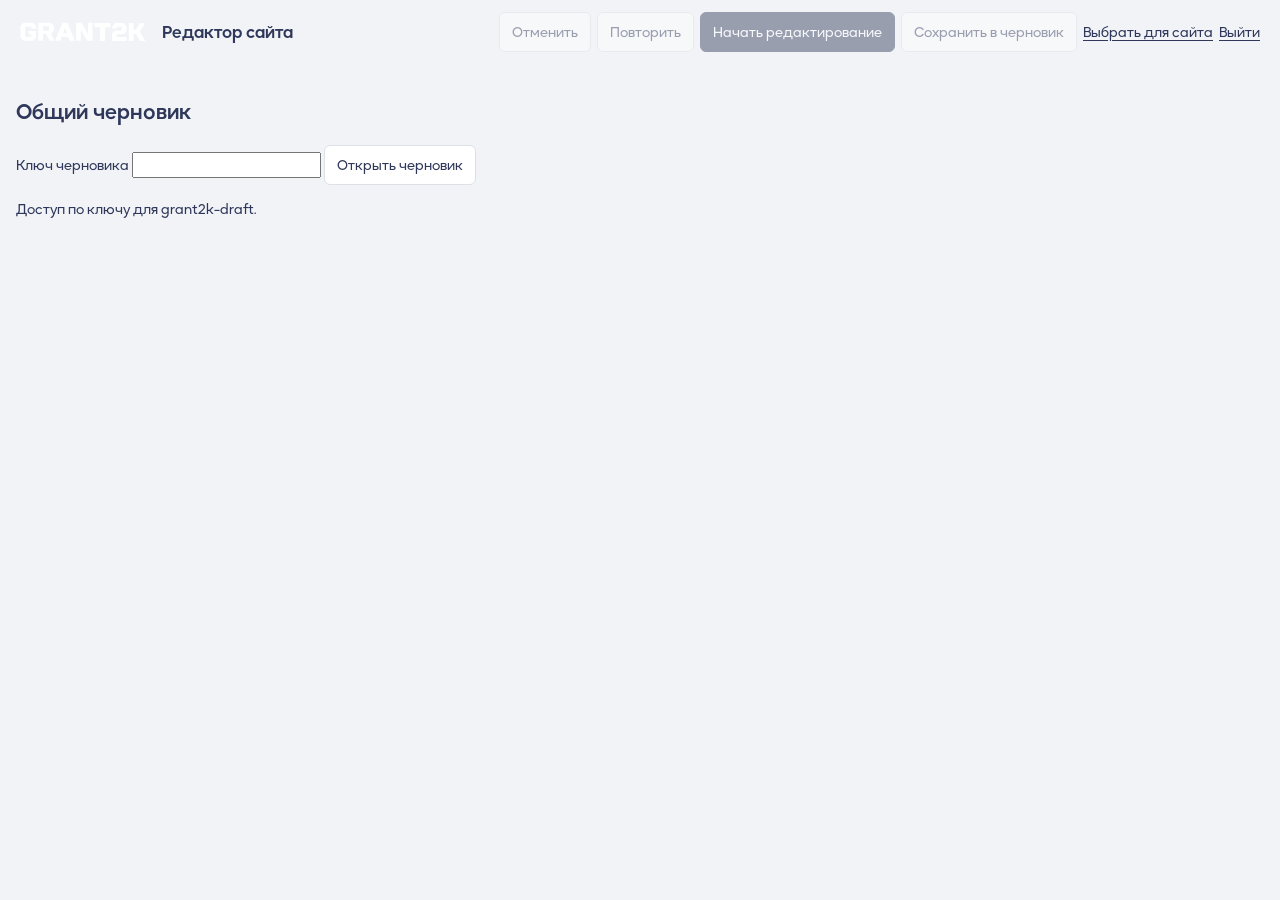
==== commit 1f1f24cd: "Сохранять в закрытый черновик и публиковать выбранные правки отдельно" ====
--- a/editor.html
+++ b/editor.html
@@ -1,13 +1,19 @@
-<!doctype html><html lang="ru"><head><meta charset="utf-8"><meta name="viewport" content="width=device-width,initial-scale=1"><meta name="robots" content="noindex,nofollow"><title>ГРАНТ 2К — редактор сайта</title><style>
+<!doctype html><html lang="ru"><head><meta charset="utf-8">
+<script>
+if (location.protocol === 'file:') {
+  location.replace('https://katjakovv.github.io/grant2k-demo/editor.html');
+}
+</script><meta name="viewport" content="width=device-width,initial-scale=1"><meta name="robots" content="noindex,nofollow"><title>ГРАНТ 2К — редактор сайта</title><style>
 @font-face{font-family:Okta;src:url(assets/OktaNeue-Regular.otf)}@font-face{font-family:Okta;src:url(assets/OktaNeue-SemiBold.otf);font-weight:600}
 :root{--ink:#2f385a;--ground:#f1f3f7;--line:#dce0e7;--muted:#606a7b;--accent:#ff5300}*{box-sizing:border-box}body{height:100dvh;display:flex;flex-direction:column;overflow:hidden;margin:0;font:14px/1.45 Okta,Arial,sans-serif;color:var(--ink);background:var(--ground)}button,input,select{font:inherit;color:inherit}button,a,input,select{touch-action:manipulation}button{min-height:40px;padding:7px 12px;border:1px solid var(--line);background:white;cursor:pointer;border-radius:6px}button:disabled{opacity:.45;cursor:default}button[aria-pressed=true]{border-color:var(--ink);background:#e5e9ef}button.primary{background:var(--ink);color:#fff;border-color:var(--ink)}:focus-visible{outline:2px solid var(--accent);outline-offset:2px}[hidden]{display:none!important}a{color:inherit;text-underline-offset:3px}.top{flex-shrink:0;min-height:64px;display:flex;align-items:center;justify-content:space-between;gap:16px;padding:10px 20px}.brand{display:flex;align-items:center;gap:16px}.brand img{width:126px;height:auto}h1{font-size:17px;font-weight:600;margin:0}.actions,.devices,.modes,.row{display:flex;gap:6px;align-items:center;flex-wrap:wrap}.actions{justify-content:flex-end}.layout{display:grid;grid-template-columns:300px minmax(0,1fr);flex:1;min-height:0;gap:8px;padding:0 8px 8px 0}.panel{padding:12px 18px 24px;overflow-y:auto}.panel h2{font-size:15px;margin:22px 0 12px}.panel p{color:var(--muted);font-size:13px}.panel label{font-size:13px;display:block}.field{display:grid;grid-template-columns:1fr 102px;gap:8px;align-items:center;margin:10px 0}.field input,.field select{width:100%;height:36px;border:1px solid #cbd0d9;border-radius:5px;padding:4px 8px;background:white;min-width:0}.field input[type=color]{padding:3px;height:36px}.field select{font-size:12px}.panel select.scope{width:100%;height:40px;background:white;border:1px solid #cbd0d9;padding:6px;border-radius:5px}.selection{padding:12px;background:#fff;border:1px solid var(--line);border-radius:8px}.selection strong{display:block;overflow-wrap:anywhere}.selection p{margin:8px 0 0}.selection .row{margin-top:10px}.canvas{min-width:0;display:flex;flex-direction:column;background:white;border:1px solid var(--line);border-radius:16px;overflow:hidden}.canvas-head{display:flex;justify-content:space-between;align-items:center;flex-wrap:wrap;gap:10px;padding:12px 16px;border-bottom:1px solid var(--line)}.metrics{font-size:12px;color:var(--muted);font-variant-numeric:tabular-nums}.stage{flex:1;min-height:0;overflow:auto;background:#e7ebf0;display:flex;justify-content:center;align-items:flex-start;padding:16px}.frame-wrap{position:relative;background:#fff;flex-shrink:0}iframe{border:0;display:block;transform-origin:top left;background:white}.status{padding:10px 16px;min-height:42px;font-size:13px;border-top:1px solid var(--line);overflow-wrap:anywhere}.empty{padding:24px 0}.hint{margin:8px 0;color:var(--muted);font-size:12px}.control-note{font-size:11px;color:var(--muted);margin:0}.settings-toggle{display:none}.mode-hint{padding:0 16px 12px;color:var(--muted);font-size:13px}#fields{padding-bottom:16px}.selected-name{max-height:60px;overflow:hidden}#save{min-width:158px}@media(max-width:760px){.top{padding:8px 12px;gap:8px;flex-wrap:wrap}.brand img{width:100px}h1{font-size:15px}.actions{gap:4px}.actions button{font-size:12px;padding:6px 8px}.layout{height:auto;display:block;padding:0 8px 8px}.panel{display:none;position:fixed;top:var(--editor-top,108px);bottom:8px;left:8px;right:8px;z-index:4;background:var(--ground);border:1px solid var(--line);border-radius:10px}.layout.settings-open .panel{display:block}.canvas{height:100%}.settings-toggle{display:inline-block}.canvas-head{padding:8px;gap:6px}.devices button,.modes button{padding:6px 8px;font-size:12px}.stage{padding:8px}.mode-hint{padding:0 8px 8px}.status{font-size:12px;padding:8px}.field{grid-template-columns:1fr 120px}}
 .brand-palette{grid-column:1/-1;display:flex;gap:4px;margin:0 0 4px}.brand-swatch{display:flex;align-items:center;justify-content:center;flex:1;min-width:0;min-height:36px;padding:4px}.brand-swatch i{width:24px;height:24px;border:1px solid #cbd0d9;border-radius:3px}.brand-swatch[aria-pressed=true]{outline:2px solid var(--ink);outline-offset:-2px}
 
 .lease-bar{display:flex;align-items:center;justify-content:space-between;gap:8px;padding:8px 16px;background:#f1f3f7;font-size:13px}.lease-bar button{min-height:32px;padding:3px 9px;font-size:12px}body.read-only #fields{opacity:.55;pointer-events:none}body.read-only .selection{opacity:.65}
-</style></head><body>
-<header class="top"><div class="brand"><img src="assets/grant2k-logo.svg" alt="ГРАНТ 2К"><h1>Редактор сайта</h1></div><div class="actions"><button id="undo" disabled title="Отменить последнее изменение">Отменить</button><button id="redo" disabled title="Повторить отменённое изменение">Повторить</button><button id="begin" class="primary" disabled>Начать редактирование</button><button id="save" disabled>Сохранить</button><button id="finish" hidden>Сохранить и закончить</button><a href="./" id="exit">Выйти</a></div></header>
-<div class="layout" id="layout"><aside class="panel" aria-label="Настройки оформления"><div class="row"><b>Оформление</b><button class="settings-toggle" id="close-settings">Закрыть</button></div><p>Выберите элемент на странице. Настройки применяются сразу, а публикуются после сохранения.</p><label for="scope">Где применить изменения</label><select class="scope" id="scope"><option value="all">На всех экранах</option><option value="phone">Только телефон · до 640 px</option><option value="tablet">Только планшет · 641–1100 px</option><option value="desktop">Только компьютер · от 1101 px</option></select><p class="hint">Пустое поле — исходное оформление. Числа в подсказках показывают текущий вид.</p><div class="selection"><strong class="selected-name" id="selected-name">Элемент пока не выбран</strong><p id="selected-type">В режиме «Оформление» нажмите на текст, кнопку или блок справа.</p><div class="row"><button id="parent" disabled>Выбрать блок выше</button><button id="reset" disabled>Сбросить настройки</button></div></div><div id="fields" hidden></div></aside>
-<main class="canvas"><div class="canvas-head"><div class="modes" role="group" aria-label="Режим"><button data-mode="design" aria-pressed="true">Оформление</button><button data-mode="text" aria-pressed="false">Текст</button><button data-mode="preview" aria-pressed="false">Просмотр</button></div><div class="devices" role="group" aria-label="Размер экрана"><button data-device="phone" aria-pressed="false">Телефон</button><button data-device="tablet" aria-pressed="false">Планшет</button><button data-device="desktop" aria-pressed="true">Компьютер</button><button class="settings-toggle" id="settings">Настройки</button></div><span class="metrics" id="metrics">1440 px</span></div><div class="lease-bar" role="status"><span id="lease-label">Проверяю, свободен ли редактор…</span><button id="lease-refresh">Проверить</button></div><div class="mode-hint" id="mode-hint">Нажмите на элемент, чтобы настроить его оформление.</div><div class="stage" id="stage"><div class="frame-wrap" id="frame-wrap"><iframe id="site-frame" title="Предпросмотр сайта ГРАНТ 2К" src="index.html#edit"></iframe></div></div><div class="status" id="status" role="status" aria-live="polite">Загружаю сайт и сохранённые настройки…</div></main></div>
+[hidden]{display:none!important}#access{padding:16px;max-height:78vh;overflow:auto}#access input{font:inherit}#release-list label{display:block;white-space:pre-wrap;overflow-wrap:anywhere;padding:8px 0;border-bottom:1px solid #ddd}#release-list input{margin-right:8px}body:has(#access:not([hidden])) .layout{display:none}</style></head><body>
+<header class="top"><div class="brand"><img src="assets/grant2k-logo.svg" alt="ГРАНТ 2К"><h1>Редактор сайта</h1></div><div class="actions"><button id="undo" disabled title="Отменить последнее изменение">Отменить</button><button id="redo" disabled title="Повторить отменённое изменение">Повторить</button><button id="begin" class="primary" disabled>Начать редактирование</button><button id="save" disabled>Сохранить в черновик</button><button id="finish" hidden>Сохранить и закончить</button><a href="?publish" rel="noopener" target="_blank">Выбрать для сайта</a><a href="./" id="exit">Выйти</a></div></header>
+<section id="access" aria-labelledby="access-title"><h2 id="access-title">Общий черновик</h2><form id="draft-access"><label>Ключ черновика <input required id="draft-key" type="password" autocomplete="off"></label> <button>Открыть черновик</button></form><p id="access-note" role="status">Доступ по ключу для grant2k-draft.</p><div id="publish-fields" hidden><div id="release-list"></div><label>Ваш ключ публикации для grant2k-demo <input id="publish-key" type="password" autocomplete="off"></label> <button id="release-selected" hidden>Опубликовать выбранное</button></div></section>
+<div class="layout" id="layout"><aside class="panel" aria-label="Настройки оформления"><div class="row"><b>Оформление</b><button class="settings-toggle" id="close-settings">Закрыть</button></div><p>Выберите элемент на странице. Настройки применяются сразу, и сохраняются в общий черновик.</p><label for="scope">Где применить изменения</label><select class="scope" id="scope"><option value="all">На всех экранах</option><option value="phone">Только телефон · до 640 px</option><option value="tablet">Только планшет · 641–1100 px</option><option value="desktop">Только компьютер · от 1101 px</option></select><p class="hint">Пустое поле — исходное оформление. Числа в подсказках показывают текущий вид.</p><div class="selection"><strong class="selected-name" id="selected-name">Элемент пока не выбран</strong><p id="selected-type">В режиме «Оформление» нажмите на текст, кнопку или блок справа.</p><div class="row"><button id="parent" disabled>Выбрать блок выше</button><button id="reset" disabled>Сбросить настройки</button></div></div><div id="fields" hidden></div></aside>
+<main class="canvas"><div class="canvas-head"><div class="modes" role="group" aria-label="Режим"><button data-mode="design" aria-pressed="true">Оформление</button><button data-mode="text" aria-pressed="false">Текст</button><button data-mode="preview" aria-pressed="false">Просмотр</button></div><div class="devices" role="group" aria-label="Размер экрана"><button data-device="phone" aria-pressed="false">Телефон</button><button data-device="tablet" aria-pressed="false">Планшет</button><button data-device="desktop" aria-pressed="true">Компьютер</button><button class="settings-toggle" id="settings">Настройки</button></div><span class="metrics" id="metrics">1440 px</span></div><div class="lease-bar" role="status"><span id="lease-label">Проверяю, свободен ли редактор…</span><button id="lease-refresh">Проверить</button></div><div class="mode-hint" id="mode-hint">Нажмите на элемент, чтобы настроить его оформление.</div><div class="stage" id="stage"><div class="frame-wrap" id="frame-wrap"><iframe id="site-frame" title="Предпросмотр сайта ГРАНТ 2К" ></iframe></div></div><div class="status" id="status" role="status" aria-live="polite">Загружаю сайт и сохранённые настройки…</div></main></div>
 <script>
 'use strict';
 const $=s=>document.querySelector(s),frame=$('#site-frame');let bridge,selected=null,selector='',mode='preview',device='desktop',scope='all',connected=false,hadLease=false;
@@ -41,5 +47,124 @@
 window.addEventListener('beforeunload',e=>{if(bridge?.isDirty()){e.preventDefault();e.returnValue=''}});
 function updateLease(){if(!bridge)return;const s=bridge.getLock();$('#lease-label').textContent=s.pending?'Проверяю доступ…':s.error?s.error:s.mine?'Редактор занят вами · '+s.name:s.occupied?'Сейчас редактирует '+s.name+'. Доступен только просмотр.':'Редактор свободен. Можно начать работу.';if(s.mine&&!hadLease)setMode('design');if(!s.mine)setMode('preview');hadLease=s.mine;syncButtons();}
 function connect(){if(connected)return;if(!frame.contentWindow.grantEditor?.ready){setTimeout(connect,100);return}connected=true;bridge=frame.contentWindow.grantEditor;const win=frame.contentWindow,doc=frame.contentDocument;const mark=doc.createElement('style');mark.textContent='[data-design-selected]{outline:2px solid #ff5300!important;outline-offset:3px!important}';doc.head.append(mark);win.addEventListener('click',e=>{if(mode!=='design'||e.altKey||e.target.closest('[data-editor-ui]'))return;e.preventDefault();e.stopImmediatePropagation();if(!bridge.busy&&bridge.hasLease())pick(e.target)},true);win.addEventListener('grant-editor-status',e=>message(e.detail));win.addEventListener('grant-editor-change',()=>{fill();syncButtons()});win.addEventListener('grant-editor-lock',updateLease);updateLease();message('Режим просмотра. Для изменений нажмите «Начать редактирование».');size();}
-frame.addEventListener('load',()=>{connected=false;connect()});connect();setTimeout(()=>{if(!connected)message('Не удалось загрузить редактор. Проверьте соединение и обновите страницу.')},15000);
+frame.addEventListener('load',()=>{if(frame.srcdoc){connected=false;connect()}});
+const draftRepo = 'grant2k-draft';
+const liveRepo = 'grant2k-demo';
+const publishing = new URLSearchParams(location.search).has('publish');
+const accessForm = document.getElementById('draft-access');
+const accessNote = document.getElementById('access-note');
+const releaseList = document.getElementById('release-list');
+const releaseButton = document.getElementById('release-selected');
+const publishKey = document.getElementById('publish-key');
+let review;
+const decodeFile = file => new TextDecoder().decode(Uint8Array.from(atob(file.content.replace(/\s/g,'')), c=>c.charCodeAt(0)));
+function encodeFile(value) {
+  const bytes = new TextEncoder().encode(JSON.stringify(value,null,2)+'\n');
+  return btoa(Array.from(bytes, b=>String.fromCharCode(b)).join(''));
+}
+async function github(repo, path, key, options={}) {
+  const response = await fetch('https://api.github.com/repos/katjakovv/'+repo+'/'+path, {
+    cache:'no-store', signal:AbortSignal.timeout(25000), ...options,
+    headers:{Accept:'application/vnd.github+json', ...(key ? {Authorization:'Bearer '+key}:{}), ...(options.body ? {'Content-Type':'application/json'}:{})}
+  });
+  if (!response.ok) throw new Error(repo+' · HTTP '+response.status+'. '+([401,403,404].includes(response.status)?'Проверьте срок ключа и доступ к этому репозиторию.':response.status===409?'Версия изменилась. Откройте список заново.':'Повторите загрузку.'));
+  return response.json();
+}
+function getFile(repo,path,key,rev='main') {
+  return github(repo,'contents/'+path+'?ref='+encodeURIComponent(rev),key);
+}
+async function jsonFile(repo,path,key,rev) {
+  const file=await getFile(repo,path,key,rev);
+  return {sha:file.sha, data:JSON.parse(decodeFile(file))};
+}
+function putFile(repo,path,key,file,message) {
+  return github(repo,'contents/'+path,key,{method:'PUT',body:JSON.stringify({branch:'main',sha:file.sha,content:encodeFile(file.data),message})});
+}
+async function openDraft(key) {
+  const head=await github(draftRepo,'git/ref/heads/main',key), rev=head.object.sha;
+  const [page,manifest,texts]=await Promise.all([getFile(draftRepo,'index.html',key,rev),jsonFile(draftRepo,'preview.json',key,rev),jsonFile(draftRepo,'texts.json',key,rev)]);
+  let html=decodeFile(page);
+  const assets=await Promise.all(Object.entries(manifest.data.assets).map(async ([path,type])=>{
+    const file=await getFile(draftRepo,path,key,rev);
+    return [path,URL.createObjectURL(new Blob([decodeFile(file)],{type}))];
+  }));
+  for (const [path,url] of [...assets,...Object.entries(manifest.data.embedded)]) html=html.split(path).join(url);
+  window.grantDraftSession={key,initial:texts.data};
+  document.getElementById('access').hidden=true;
+  frame.srcdoc=html;
+  message('Открываю общий черновик…');
+}
+const groups=['texts','styles'];
+const valueAt=(doc,group,key)=>Object.hasOwn(doc[group],key)?doc[group][key]:undefined;
+function assignValue(doc,group,key,value) {
+  if(value===undefined) delete doc[group][key];
+  else Object.defineProperty(doc[group],key,{value,enumerable:true,writable:true,configurable:true});
+}
+async function readRelease(key) {
+  return Promise.all([jsonFile(draftRepo,'release-base.json',key),jsonFile(draftRepo,'texts.json',key),jsonFile(liveRepo,'texts.json','')]);
+}
+function showRelease(files) {
+  review=files;
+  releaseList.replaceChildren();
+  const [base,draft,live]=files.map(f=>f.data);
+  for (const group of groups) {
+    for (const key of new Set([...Object.keys(base[group]),...Object.keys(draft[group])])) {
+      const before=valueAt(base,group,key), after=valueAt(draft,group,key), current=valueAt(live,group,key);
+      if(before===after) continue;
+      const conflict=current!==before && current!==after;
+      const box=document.createElement('input');
+      box.type='checkbox'; box.disabled=conflict; box.dataset.group=group; box.value=key;
+      const label=document.createElement('label');
+      label.append(box,document.createTextNode((group==='texts'?'Текст · ':'Оформление · ')+key+'\nНа сайте: '+(current??'исходное значение')+' → в черновике: '+(after??'исходное значение')+(conflict?' · На сайте есть другая правка. Нужна сверка.':'')));
+      releaseList.append(label);
+    }
+  }
+  accessNote.textContent=releaseList.children.length?'Отметьте строки для сайта. Остальные останутся в черновике.':'Все правки текста и оформления сверены с публикацией.';
+  releaseButton.hidden=!releaseList.children.length;
+}
+async function publishSelected() {
+  const selected=[...releaseList.querySelectorAll('input:checked')];
+  if(!selected.length){accessNote.textContent='Выберите хотя бы одну правку.';return;}
+  if(!publishKey.value){accessNote.textContent='Введите отдельный ключ публикации.';publishKey.focus();return;}
+  if(!confirm('Применить выбранные правки к публичному сайту ('+selected.length+')?')) return;
+  releaseButton.disabled=true; accessForm.querySelector('button').disabled=true;
+  let wroteLive=false;
+  try {
+    const key=document.getElementById('draft-key').value;
+    const files=await readRelease(key);
+    const [base,draft,live]=files;
+    let writeNeeded=false;
+    for(const box of selected) {
+      const group=box.dataset.group,k=box.value;
+      const proposed=valueAt(draft.data,group,k), current=valueAt(live.data,group,k), previous=valueAt(base.data,group,k);
+      if(proposed!==valueAt(review[1].data,group,k)||previous!==valueAt(review[0].data,group,k)||(current!==previous&&current!==proposed)) throw new Error('Правка изменилась после просмотра. Обновите список.');
+      writeNeeded ||= current!==proposed;
+      assignValue(live.data,group,k,proposed);assignValue(base.data,group,k,proposed);
+    }
+    if(writeNeeded) await putFile(liveRepo,'texts.json',publishKey.value,live,'Опубликовать выбранные правки: '+selected.length);
+    wroteLive=true;
+    await putFile(draftRepo,'release-base.json',key,base,'Отметить выбранные правки как опубликованные');
+    showRelease(await readRelease(key));
+    accessNote.textContent='Выбранные правки записаны в версию для сайта ('+selected.length+'). GitHub Pages обновится после сборки. '+accessNote.textContent;
+  } catch(e){accessNote.textContent=(wroteLive?'Сайт принял правки. Обновите список и повторите сверку. ':'')+e.message;}
+  finally {releaseButton.disabled=false;accessForm.querySelector('button').disabled=false;}
+}
+releaseButton.onclick=publishSelected;
+document.getElementById('publish-fields').hidden=!publishing;
+if(publishing){
+  document.getElementById('access-title').textContent='Выбрать правки для сайта';
+  accessForm.querySelector('button').textContent='Показать изменения';
+  document.querySelector('.layout').hidden=true;
+  document.querySelector('.top .actions').hidden=true;
+}
+accessForm.onsubmit=async e=>{
+  e.preventDefault();
+  const button=accessForm.querySelector('button'),key=document.getElementById('draft-key').value.trim();
+  button.disabled=true;accessNote.textContent='Загружаю…';
+  try {
+    if(publishing) showRelease(await readRelease(key));
+    else {await openDraft(key);document.getElementById('draft-key').value='';}
+  }catch(err){accessNote.textContent=err.message;}finally{button.disabled=false;}
+};
+
 </script></body></html>
